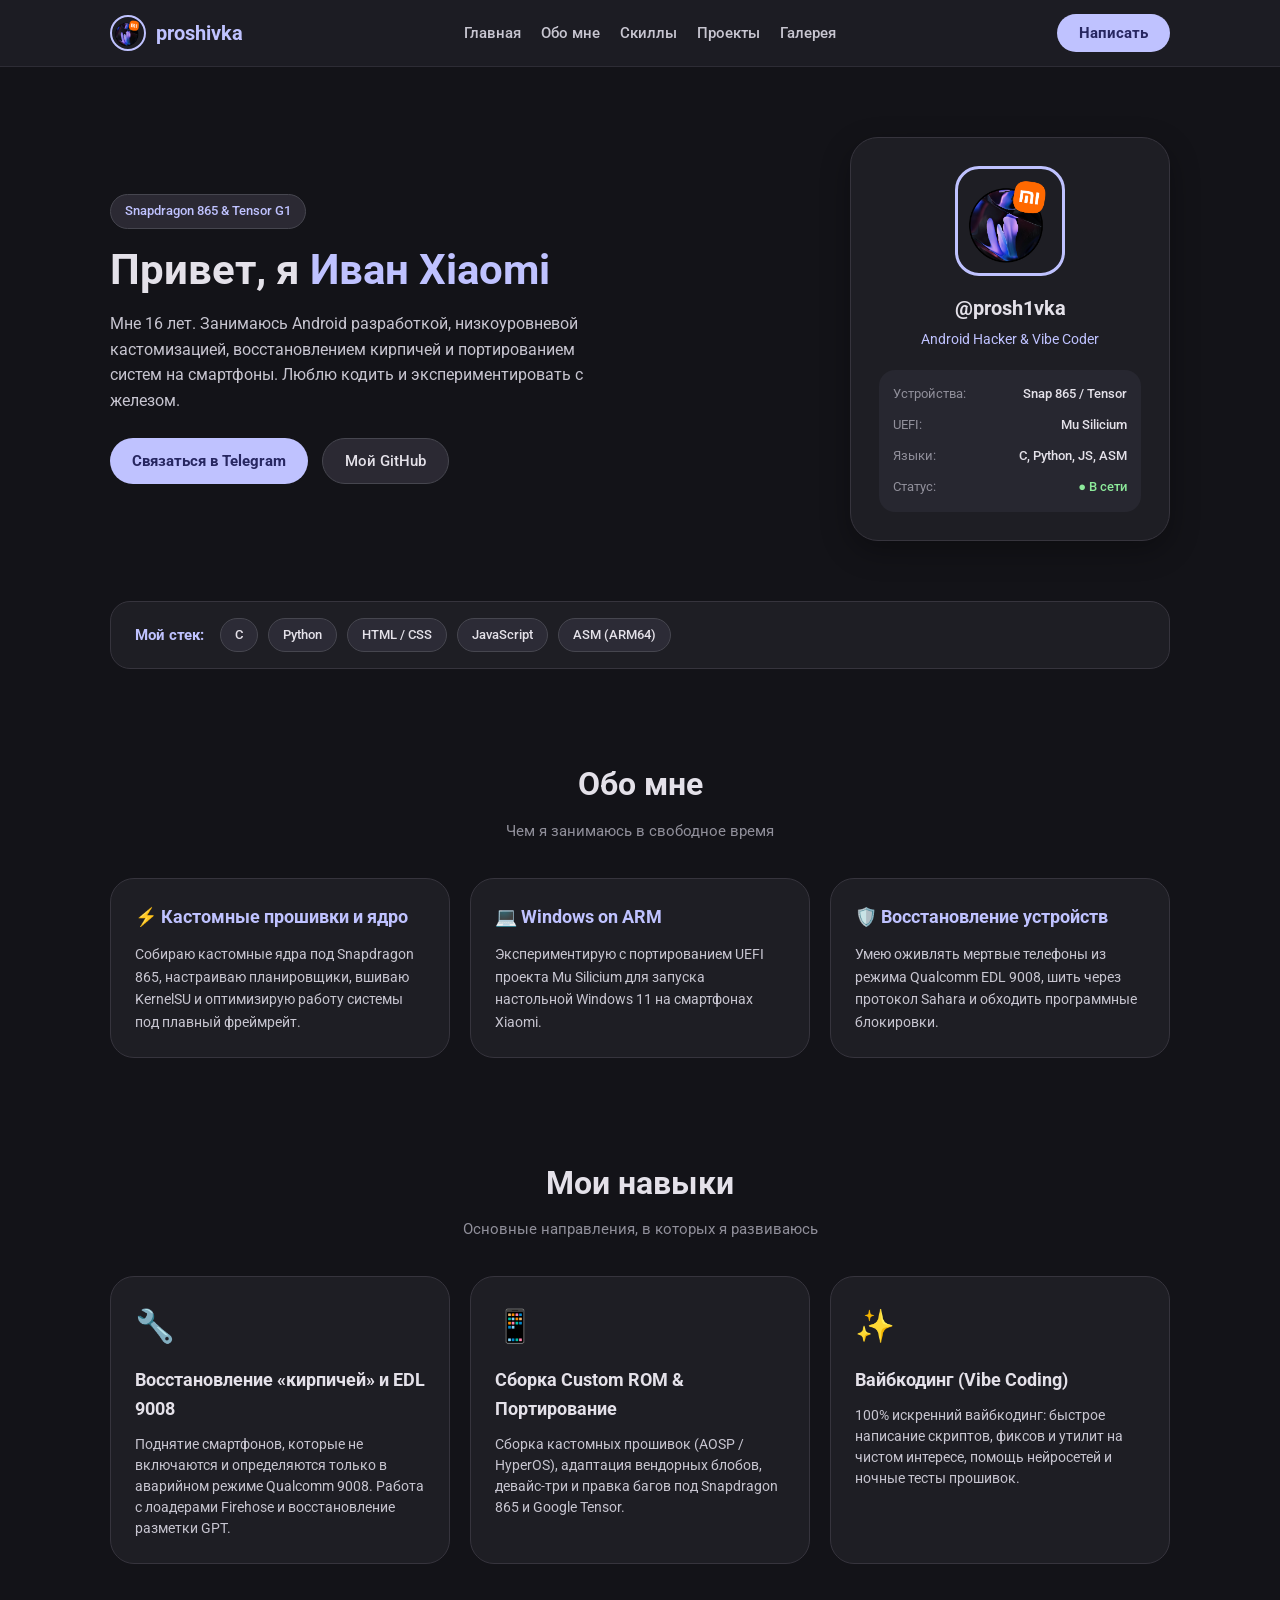
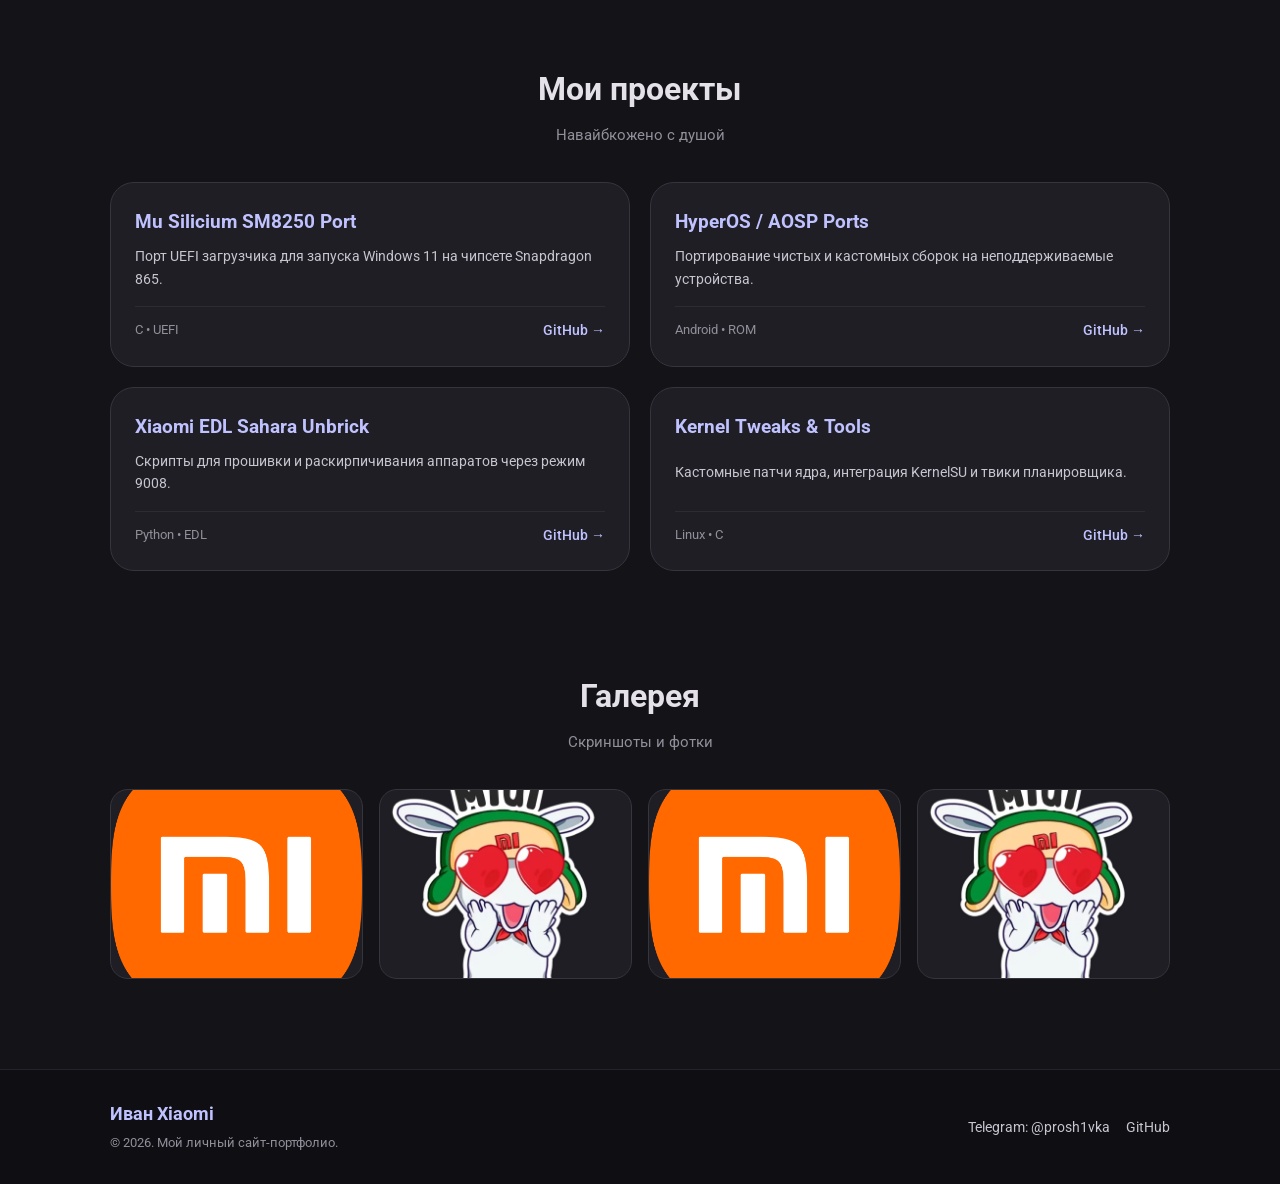
==== index.html @ cd4feb57 "Simplify code structure for school lesson: clean readable HTML/CSS/JS in M3 purple style" ====
<!DOCTYPE html>
<html lang="ru">
<head>
    <meta charset="UTF-8">
    <meta name="viewport" content="width=device-width, initial-scale=1.0">
    <title>proshivka — Иван Xiaomi</title>
    <link rel="icon" href="favicon.png" type="image/png">
    
    <!-- Шрифты Google (Roboto и Google Sans) -->
    <link rel="preconnect" href="https://fonts.googleapis.com">
    <link rel="preconnect" href="https://fonts.gstatic.com" crossorigin>
    <link href="https://fonts.googleapis.com/css2?family=Roboto:wght@400;500;700&display=swap" rel="stylesheet">
    
    <!-- Стили -->
    <link rel="stylesheet" href="css/style.css">
</head>
<body>

    <!-- Шапка сайта -->
    <header class="header">
        <div class="container header_container">
            <div class="logo">
                <img src="shto.png" alt="Аватарка" class="logo_img">
                <span class="logo_text">proshivka</span>
            </div>
            
            <nav class="nav_menu" id="navMenu">
                <a href="#hero">Главная</a>
                <a href="#about">Обо мне</a>
                <a href="#skills">Скиллы</a>
                <a href="#projects">Проекты</a>
                <a href="#gallery">Галерея</a>
            </nav>

            <button class="btn btn_primary" id="openModalBtn">Написать</button>
        </div>
    </header>

    <main>
        <!-- Главный экран (Hero) -->
        <section class="hero" id="hero">
            <div class="container hero_container">
                <div class="hero_text">
                    <span class="badge">Snapdragon 865 & Tensor G1</span>
                    <h1>Привет, я <span class="purple_text">Иван Xiaomi</span></h1>
                    <p class="hero_desc">
                        Мне 16 лет. Занимаюсь Android разработкой, низкоуровневой кастомизацией, 
                        восстановлением кирпичей и портированием систем на смартфоны. Люблю кодить и экспериментировать с железом.
                    </p>
                    
                    <div class="hero_buttons">
                        <button class="btn btn_primary" id="heroContactBtn">Связаться в Telegram</button>
                        <a href="https://github.com/proshivka" target="_blank" class="btn btn_secondary">Мой GitHub</a>
                    </div>
                </div>

                <div class="hero_card">
                    <img src="shto.png" alt="Иван Xiaomi" class="avatar">
                    <h3>@prosh1vka</h3>
                    <p class="role">Android Hacker & Vibe Coder</p>
                    
                    <div class="info_grid">
                        <div class="info_item">
                            <span class="info_label">Устройства:</span>
                            <span class="info_value">Snap 865 / Tensor</span>
                        </div>
                        <div class="info_item">
                            <span class="info_label">UEFI:</span>
                            <span class="info_value">Mu Silicium</span>
                        </div>
                        <div class="info_item">
                            <span class="info_label">Языки:</span>
                            <span class="info_value">C, Python, JS, ASM</span>
                        </div>
                        <div class="info_item">
                            <span class="info_label">Статус:</span>
                            <span class="info_value online">● В сети</span>
                        </div>
                    </div>
                </div>
            </div>
        </section>

        <!-- Языки и стек -->
        <section class="stack_section">
            <div class="container">
                <div class="stack_box">
                    <span class="stack_title">Мой стек:</span>
                    <div class="stack_tags">
                        <span class="tag">C</span>
                        <span class="tag">Python</span>
                        <span class="tag">HTML / CSS</span>
                        <span class="tag">JavaScript</span>
                        <span class="tag">ASM (ARM64)</span>
                    </div>
                </div>
            </div>
        </section>

        <!-- Обо мне -->
        <section class="about" id="about">
            <div class="container">
                <div class="section_title">
                    <h2>Обо мне</h2>
                    <p>Чем я занимаюсь в свободное время</p>
                </div>

                <div class="about_grid">
                    <div class="card about_card">
                        <h3>⚡ Кастомные прошивки и ядро</h3>
                        <p>
                            Собираю кастомные ядра под Snapdragon 865, настраиваю планировщики, вшиваю KernelSU и оптимизирую работу системы под плавный фреймрейт.
                        </p>
                    </div>

                    <div class="card about_card">
                        <h3>💻 Windows on ARM</h3>
                        <p>
                            Экспериментирую с портированием UEFI проекта Mu Silicium для запуска настольной Windows 11 на смартфонах Xiaomi.
                        </p>
                    </div>

                    <div class="card about_card">
                        <h3>🛡️ Восстановление устройств</h3>
                        <p>
                            Умею оживлять мертвые телефоны из режима Qualcomm EDL 9008, шить через протокол Sahara и обходить программные блокировки.
                        </p>
                    </div>
                </div>
            </div>
        </section>

        <!-- Мои скиллы (3 колонки без процентов) -->
        <section class="skills" id="skills">
            <div class="container">
                <div class="section_title">
                    <h2>Мои навыки</h2>
                    <p>Основные направления, в которых я развиваюсь</p>
                </div>

                <div class="skills_grid">
                    <div class="card skill_card">
                        <div class="skill_icon">🔧</div>
                        <h3>Восстановление «кирпичей» и EDL 9008</h3>
                        <p>
                            Поднятие смартфонов, которые не включаются и определяются только в аварийном режиме Qualcomm 9008. Работа с лоадерами Firehose и восстановление разметки GPT.
                        </p>
                    </div>

                    <div class="card skill_card">
                        <div class="skill_icon">📱</div>
                        <h3>Сборка Custom ROM & Портирование</h3>
                        <p>
                            Сборка кастомных прошивок (AOSP / HyperOS), адаптация вендорных блобов, девайс-три и правка багов под Snapdragon 865 и Google Tensor.
                        </p>
                    </div>

                    <div class="card skill_card">
                        <div class="skill_icon">✨</div>
                        <h3>Вайбкодинг (Vibe Coding)</h3>
                        <p>
                            100% искренний вайбкодинг: быстрое написание скриптов, фиксов и утилит на чистом интересе, помощь нейросетей и ночные тесты прошивок.
                        </p>
                    </div>
                </div>
            </div>
        </section>

        <!-- Проекты -->
        <section class="projects" id="projects">
            <div class="container">
                <div class="section_title">
                    <h2>Мои проекты</h2>
                    <p>Навайбкожено с душой</p>
                </div>

                <div class="projects_grid">
                    <div class="card project_card">
                        <h3>Mu Silicium SM8250 Port</h3>
                        <p>Порт UEFI загрузчика для запуска Windows 11 на чипсете Snapdragon 865.</p>
                        <div class="project_footer">
                            <span class="project_tag">C • UEFI</span>
                            <a href="https://github.com/proshivka" target="_blank" class="link">GitHub &rarr;</a>
                        </div>
                    </div>

                    <div class="card project_card">
                        <h3>HyperOS / AOSP Ports</h3>
                        <p>Портирование чистых и кастомных сборок на неподдерживаемые устройства.</p>
                        <div class="project_footer">
                            <span class="project_tag">Android • ROM</span>
                            <a href="https://github.com/proshivka" target="_blank" class="link">GitHub &rarr;</a>
                        </div>
                    </div>

                    <div class="card project_card">
                        <h3>Xiaomi EDL Sahara Unbrick</h3>
                        <p>Скрипты для прошивки и раскирпичивания аппаратов через режим 9008.</p>
                        <div class="project_footer">
                            <span class="project_tag">Python • EDL</span>
                            <a href="https://github.com/proshivka" target="_blank" class="link">GitHub &rarr;</a>
                        </div>
                    </div>

                    <div class="card project_card">
                        <h3>Kernel Tweaks & Tools</h3>
                        <p>Кастомные патчи ядра, интеграция KernelSU и твики планировщика.</p>
                        <div class="project_footer">
                            <span class="project_tag">Linux • C</span>
                            <a href="https://github.com/proshivka" target="_blank" class="link">GitHub &rarr;</a>
                        </div>
                    </div>
                </div>
            </div>
        </section>

        <!-- Галерея -->
        <section class="gallery" id="gallery">
            <div class="container">
                <div class="section_title">
                    <h2>Галерея</h2>
                    <p>Скриншоты и фотки</p>
                </div>

                <div class="gallery_grid">
                    <div class="gallery_item">
                        <img src="img/gallery1.png" alt="Скриншот 1">
                    </div>
                    <div class="gallery_item">
                        <img src="img/gallery2.png" alt="Скриншот 2">
                    </div>
                    <div class="gallery_item">
                        <img src="img/gallery1.png" alt="Скриншот 3">
                    </div>
                    <div class="gallery_item">
                        <img src="img/gallery2.png" alt="Скриншот 4">
                    </div>
                </div>
            </div>
        </section>
    </main>

    <!-- Подвал сайта -->
    <footer class="footer">
        <div class="container footer_container">
            <div class="footer_left">
                <h3>Иван Xiaomi</h3>
                <p>&copy; 2026. Мой личный сайт-портфолио.</p>
            </div>
            <div class="footer_right">
                <a href="https://t.me/prosh1vka" target="_blank" class="footer_link">Telegram: @prosh1vka</a>
                <a href="https://github.com/proshivka" target="_blank" class="footer_link">GitHub</a>
            </div>
        </div>
    </footer>

    <!-- Простое модальное окно обратной связи -->
    <div class="modal" id="contactModal">
        <div class="modal_content">
            <span class="close_btn" id="closeModalBtn">&times;</span>
            <h2>Написать мне</h2>
            <p class="modal_subtitle">Быстрее всего отвечаю в телеге:</p>
            
            <div class="tg_box">
                <strong>Telegram:</strong> @prosh1vka
                <button class="btn btn_small" id="copyBtn">Скопировать</button>
            </div>

            <form id="simpleForm">
                <input type="text" placeholder="Ваше имя" required class="input_field" id="userName">
                <textarea placeholder="Сообщение или вопрос..." rows="4" required class="input_field" id="userMsg"></textarea>
                <button type="submit" class="btn btn_primary" style="width: 100%;">Отправить в Telegram</button>
            </form>
        </div>
    </div>

    <!-- Простой скрипт -->
    <script src="js/myscript.js"></script>
</body>
</html>
---- css/style.css ----
/* ==========================================================================
   Стили сайта proshivka (Иван Xiaomi)
   Material 3 стиль: фиолетовая тема, аккуратные карточки и плавные кнопки
   ========================================================================== */

/* Общие сбросы и настройки страницы */
* {
    margin: 0;
    padding: 0;
    box-sizing: border-box;
}

body {
    background-color: #131318;
    color: #e4e1e9;
    font-family: 'Roboto', sans-serif;
    line-height: 1.6;
    scroll-behavior: smooth;
}

a {
    color: inherit;
    text-decoration: none;
}

img {
    max-width: 100%;
    display: block;
}

/* Ограничивающий контейнер по центру */
.container {
    width: 100%;
    max-width: 1100px;
    margin: 0 auto;
    padding: 0 20px;
}

/* ==========================================================================
   Шапка (Header)
   ========================================================================== */
.header {
    background-color: rgba(31, 31, 37, 0.9);
    position: sticky;
    top: 0;
    z-index: 100;
    border-bottom: 1px solid #2d2c35;
    padding: 14px 0;
}

.header_container {
    display: flex;
    justify-content: space-between;
    align-items: center;
}

.logo {
    display: flex;
    align-items: center;
    gap: 10px;
    font-weight: 700;
    font-size: 20px;
    color: #bfc2ff;
}

.logo_img {
    width: 36px;
    height: 36px;
    border-radius: 50%;
    border: 2px solid #bfc2ff;
}

.nav_menu {
    display: flex;
    gap: 20px;
}

.nav_menu a {
    color: #c7c5d0;
    font-size: 15px;
    font-weight: 500;
    transition: color 0.2s;
}

.nav_menu a:hover {
    color: #bfc2ff;
}

/* ==========================================================================
   Кнопки (Buttons)
   ========================================================================== */
.btn {
    border: none;
    outline: none;
    cursor: pointer;
    border-radius: 50px;
    font-family: inherit;
    font-weight: 500;
    font-size: 15px;
    padding: 10px 22px;
    transition: transform 0.2s, background-color 0.2s, box-shadow 0.2s;
    display: inline-block;
    text-align: center;
}

.btn:hover {
    transform: translateY(-2px);
}

.btn_primary {
    background-color: #bfc2ff;
    color: #272761;
    font-weight: 700;
}

.btn_primary:hover {
    background-color: #d8daff;
    box-shadow: 0 4px 14px rgba(191, 194, 255, 0.3);
}

.btn_secondary {
    background-color: #2b2933;
    color: #e4e1e9;
    border: 1px solid #46464f;
}

.btn_secondary:hover {
    background-color: #383642;
    border-color: #bfc2ff;
}

.btn_small {
    padding: 6px 14px;
    font-size: 13px;
    background-color: #bfc2ff;
    color: #272761;
}

/* ==========================================================================
   Главный экран (Hero)
   ========================================================================== */
.hero {
    padding: 70px 0 50px;
}

.hero_container {
    display: flex;
    justify-content: space-between;
    align-items: center;
    gap: 40px;
}

.hero_text {
    flex: 1;
}

.badge {
    background-color: #2b2933;
    color: #bfc2ff;
    border: 1px solid #46464f;
    padding: 6px 14px;
    border-radius: 50px;
    font-size: 13px;
    font-weight: 500;
    display: inline-block;
    margin-bottom: 16px;
}

.hero_text h1 {
    font-size: 42px;
    line-height: 1.2;
    margin-bottom: 16px;
}

.purple_text {
    color: #bfc2ff;
}

.hero_desc {
    color: #c7c5d0;
    font-size: 16px;
    margin-bottom: 24px;
    max-width: 520px;
}

.hero_buttons {
    display: flex;
    gap: 14px;
}

/* Карточка в Hero */
.hero_card {
    width: 320px;
    background-color: #1e1e24;
    border: 1px solid #36343d;
    border-radius: 28px;
    padding: 28px;
    text-align: center;
    box-shadow: 0 10px 30px rgba(0, 0, 0, 0.3);
}

.avatar {
    width: 110px;
    height: 110px;
    border-radius: 24px;
    margin: 0 auto 16px;
    border: 3px solid #bfc2ff;
}

.hero_card h3 {
    font-size: 20px;
    margin-bottom: 4px;
}

.role {
    font-size: 14px;
    color: #bfc2ff;
    margin-bottom: 20px;
}

.info_grid {
    display: grid;
    grid-template-columns: 1fr;
    gap: 10px;
    text-align: left;
    background-color: #272730;
    padding: 14px;
    border-radius: 16px;
}

.info_item {
    display: flex;
    justify-content: space-between;
    font-size: 13px;
}

.info_label {
    color: #908f9a;
}

.info_value {
    font-weight: 500;
    color: #e4e1e9;
}

.online {
    color: #8ce99a;
}

/* ==========================================================================
   Стек технологий (Stack Bar)
   ========================================================================== */
.stack_section {
    padding: 10px 0 40px;
}

.stack_box {
    background-color: #1e1e24;
    border: 1px solid #36343d;
    border-radius: 20px;
    padding: 16px 24px;
    display: flex;
    align-items: center;
    gap: 16px;
    flex-wrap: wrap;
}

.stack_title {
    font-weight: 700;
    font-size: 15px;
    color: #bfc2ff;
}

.stack_tags {
    display: flex;
    gap: 10px;
    flex-wrap: wrap;
}

.tag {
    background-color: #2c2b36;
    border: 1px solid #46464f;
    color: #e4e1e9;
    padding: 6px 14px;
    border-radius: 50px;
    font-size: 13px;
    font-weight: 500;
}

/* ==========================================================================
   Секции и карточки
   ========================================================================== */
section {
    padding: 50px 0;
}

.section_title {
    text-align: center;
    margin-bottom: 35px;
}

.section_title h2 {
    font-size: 32px;
    color: #e4e1e9;
    margin-bottom: 8px;
}

.section_title p {
    color: #908f9a;
    font-size: 15px;
}

/* Общий стиль карточки */
.card {
    background-color: #1e1e24;
    border: 1px solid #36343d;
    border-radius: 24px;
    padding: 24px;
    transition: transform 0.2s, border-color 0.2s;
}

.card:hover {
    transform: translateY(-4px);
    border-color: #bfc2ff;
}

/* Сетка Обо мне */
.about_grid {
    display: grid;
    grid-template-columns: repeat(3, 1fr);
    gap: 20px;
}

.about_card h3 {
    font-size: 18px;
    margin-bottom: 12px;
    color: #bfc2ff;
}

.about_card p {
    color: #c7c5d0;
    font-size: 14px;
}

/* Сетка Навыков (3 колонки) */
.skills_grid {
    display: grid;
    grid-template-columns: repeat(3, 1fr);
    gap: 20px;
}

.skill_card {
    display: flex;
    flex-direction: column;
}

.skill_icon {
    font-size: 32px;
    margin-bottom: 14px;
}

.skill_card h3 {
    font-size: 18px;
    margin-bottom: 10px;
    color: #e4e1e9;
}

.skill_card p {
    color: #c7c5d0;
    font-size: 14px;
    line-height: 1.5;
}

/* Сетка Проектов */
.projects_grid {
    display: grid;
    grid-template-columns: repeat(2, 1fr);
    gap: 20px;
}

.project_card {
    display: flex;
    flex-direction: column;
    justify-content: space-between;
}

.project_card h3 {
    font-size: 19px;
    margin-bottom: 8px;
    color: #bfc2ff;
}

.project_card p {
    color: #c7c5d0;
    font-size: 14px;
    margin-bottom: 16px;
}

.project_footer {
    display: flex;
    justify-content: space-between;
    align-items: center;
    border-top: 1px solid #2d2c35;
    padding-top: 12px;
}

.project_tag {
    font-size: 13px;
    color: #908f9a;
}

.link {
    color: #bfc2ff;
    font-weight: 500;
    font-size: 14px;
}

.link:hover {
    text-decoration: underline;
}

/* Галерея */
.gallery_grid {
    display: grid;
    grid-template-columns: repeat(4, 1fr);
    gap: 16px;
}

.gallery_item {
    border-radius: 18px;
    overflow: hidden;
    border: 1px solid #36343d;
    background-color: #1e1e24;
    aspect-ratio: 4/3;
}

.gallery_item img {
    width: 100%;
    height: 100%;
    object-fit: cover;
    transition: transform 0.3s;
}

.gallery_item:hover img {
    transform: scale(1.05);
}

/* ==========================================================================
   Подвал (Footer)
   ========================================================================== */
.footer {
    background-color: #0e0e13;
    border-top: 1px solid #24232c;
    padding: 30px 0;
    margin-top: 40px;
}

.footer_container {
    display: flex;
    justify-content: space-between;
    align-items: center;
}

.footer_left h3 {
    font-size: 18px;
    color: #bfc2ff;
    margin-bottom: 4px;
}

.footer_left p {
    color: #908f9a;
    font-size: 13px;
}

.footer_right {
    display: flex;
    gap: 16px;
}

.footer_link {
    font-size: 14px;
    color: #c7c5d0;
    transition: color 0.2s;
}

.footer_link:hover {
    color: #bfc2ff;
}

/* ==========================================================================
   Модальное окно (Простое всплывающее окно)
   ========================================================================== */
.modal {
    display: none; /* скрыто по умолчанию */
    position: fixed;
    top: 0;
    left: 0;
    width: 100%;
    height: 100%;
    background-color: rgba(0, 0, 0, 0.7);
    z-index: 1000;
    justify-content: center;
    align-items: center;
    padding: 20px;
}

.modal_content {
    background-color: #1e1e24;
    border: 1px solid #46464f;
    border-radius: 24px;
    width: 100%;
    max-width: 450px;
    padding: 28px;
    position: relative;
}

.close_btn {
    position: absolute;
    top: 16px;
    right: 20px;
    font-size: 26px;
    color: #908f9a;
    cursor: pointer;
}

.close_btn:hover {
    color: #fff;
}

.modal_content h2 {
    font-size: 22px;
    margin-bottom: 4px;
    color: #bfc2ff;
}

.modal_subtitle {
    font-size: 14px;
    color: #908f9a;
    margin-bottom: 16px;
}

.tg_box {
    background-color: #2b2933;
    border-radius: 14px;
    padding: 12px 16px;
    display: flex;
    justify-content: space-between;
    align-items: center;
    margin-bottom: 16px;
    font-size: 14px;
}

.input_field {
    width: 100%;
    background-color: #2b2933;
    border: 1px solid #46464f;
    border-radius: 12px;
    padding: 12px 14px;
    color: #fff;
    font-family: inherit;
    font-size: 14px;
    margin-bottom: 14px;
    outline: none;
}

.input_field:focus {
    border-color: #bfc2ff;
}

/* ==========================================================================
   Адаптивность под мобилки
   ========================================================================== */
@media (max-width: 768px) {
    .header_container {
        flex-direction: column;
        gap: 14px;
    }

    .hero_container {
        flex-direction: column;
        text-align: center;
    }

    .hero_buttons {
        justify-content: center;
    }

    .about_grid, .skills_grid, .projects_grid {
        grid-template-columns: 1fr;
    }

    .gallery_grid {
        grid-template-columns: 1fr 1fr;
    }

    .footer_container {
        flex-direction: column;
        gap: 14px;
        text-align: center;
    }
}
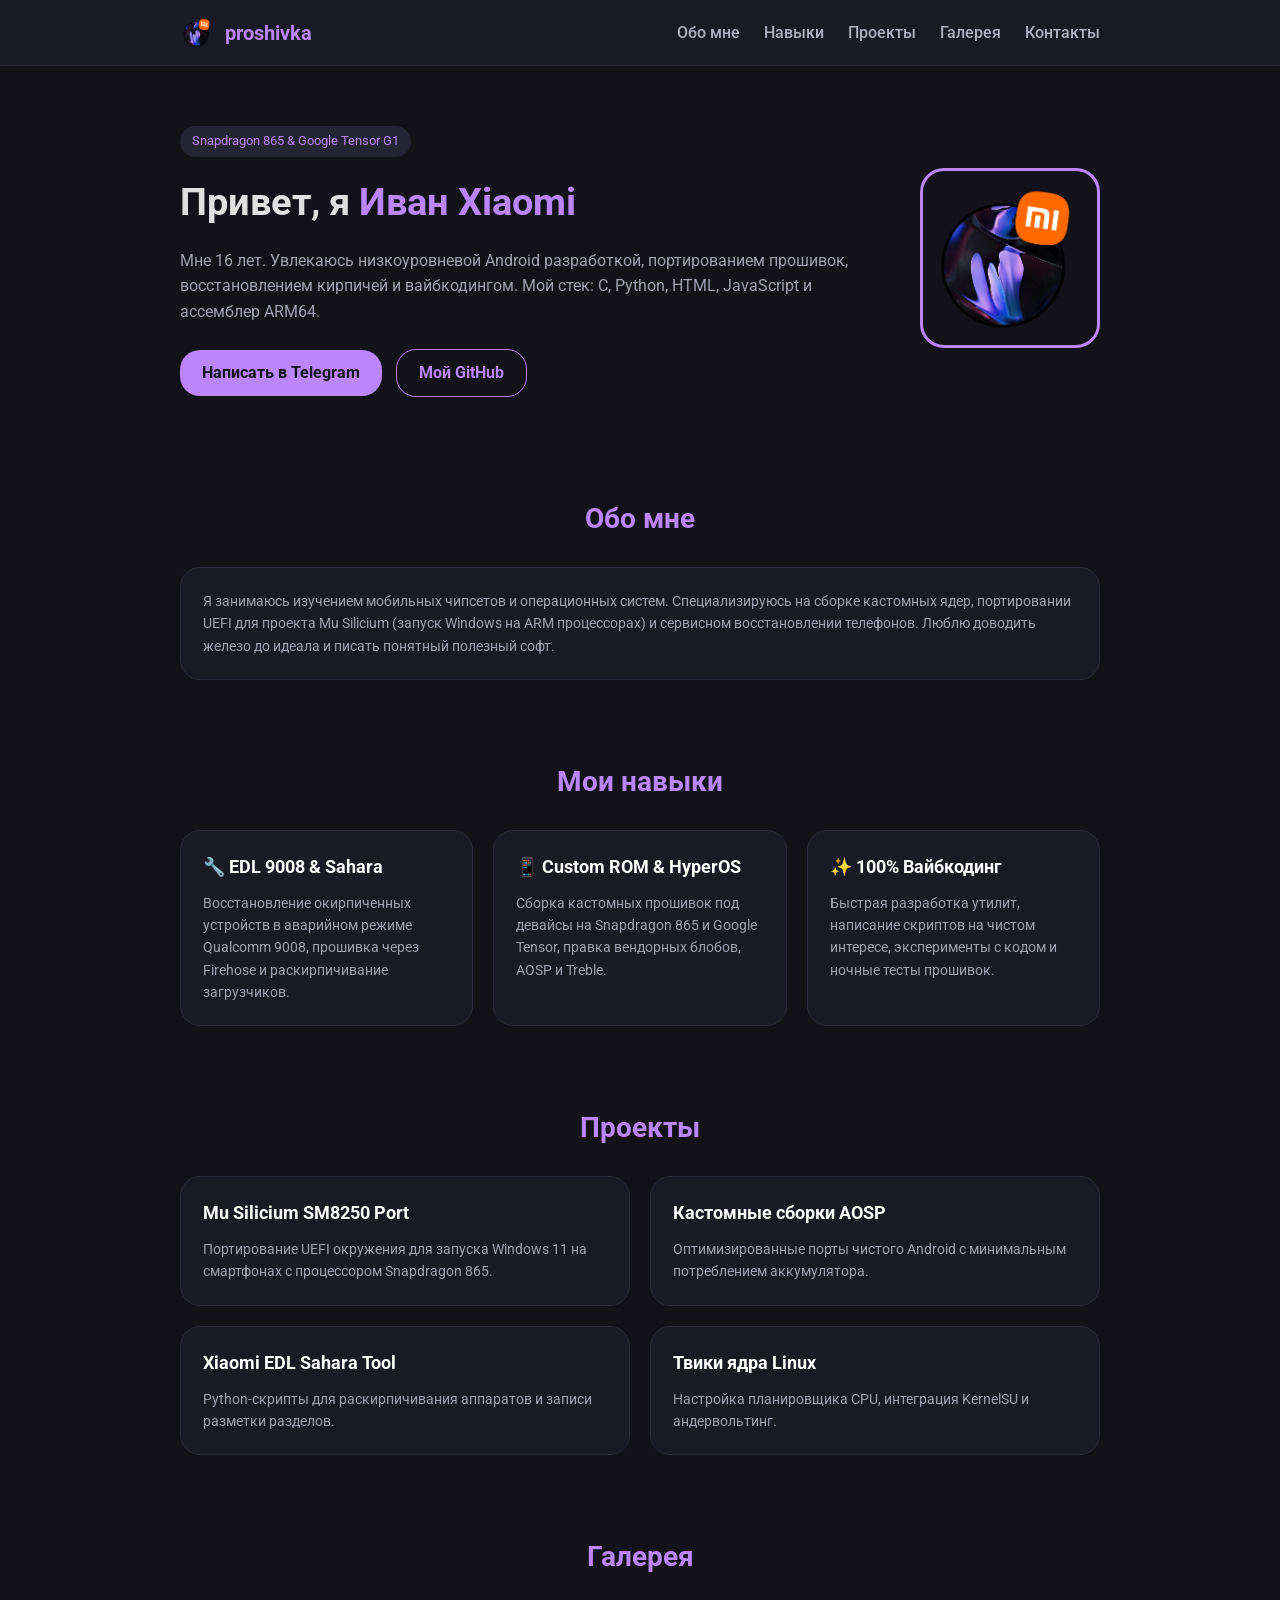
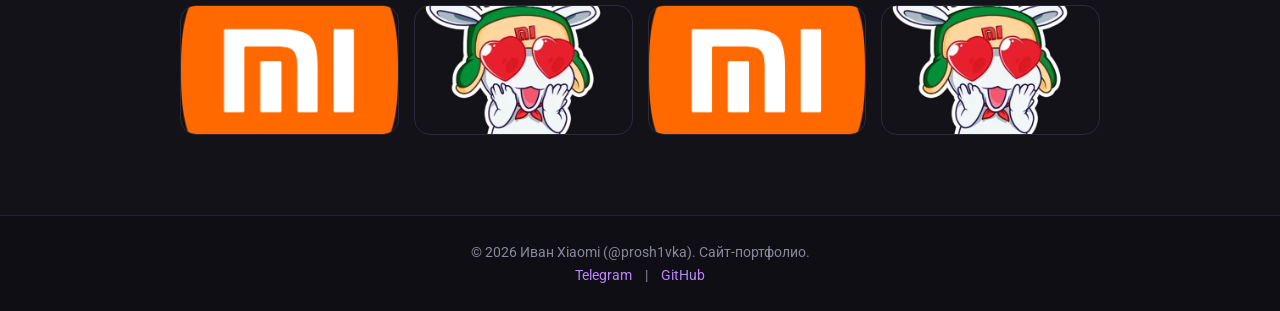
==== commit 7c574792: "Ultra-simple, clean school-friendly portfolio with purple aesthetic and rounded corners" ====
--- a/index.html
+++ b/index.html
@@ -3,278 +3,137 @@
 <head>
     <meta charset="UTF-8">
     <meta name="viewport" content="width=device-width, initial-scale=1.0">
-    <title>proshivka — Иван Xiaomi</title>
+    <title>Сайт-портфолио — proshivka</title>
     <link rel="icon" href="favicon.png" type="image/png">
     
-    <!-- Шрифты Google (Roboto и Google Sans) -->
-    <link rel="preconnect" href="https://fonts.googleapis.com">
-    <link rel="preconnect" href="https://fonts.gstatic.com" crossorigin>
+    <!-- Шрифт Roboto -->
     <link href="https://fonts.googleapis.com/css2?family=Roboto:wght@400;500;700&display=swap" rel="stylesheet">
-    
-    <!-- Стили -->
     <link rel="stylesheet" href="css/style.css">
 </head>
 <body>
 
-    <!-- Шапка сайта -->
-    <header class="header">
-        <div class="container header_container">
+    <!-- Шапка -->
+    <header>
+        <div class="container header_content">
             <div class="logo">
-                <img src="shto.png" alt="Аватарка" class="logo_img">
-                <span class="logo_text">proshivka</span>
+                <img src="shto.png" alt="Логотип">
+                <span>proshivka</span>
             </div>
-            
-            <nav class="nav_menu" id="navMenu">
-                <a href="#hero">Главная</a>
+            <nav>
                 <a href="#about">Обо мне</a>
-                <a href="#skills">Скиллы</a>
+                <a href="#skills">Навыки</a>
                 <a href="#projects">Проекты</a>
                 <a href="#gallery">Галерея</a>
+                <a href="https://t.me/prosh1vka" target="_blank">Контакты</a>
             </nav>
-
-            <button class="btn btn_primary" id="openModalBtn">Написать</button>
         </div>
     </header>
 
-    <main>
-        <!-- Главный экран (Hero) -->
-        <section class="hero" id="hero">
-            <div class="container hero_container">
-                <div class="hero_text">
-                    <span class="badge">Snapdragon 865 & Tensor G1</span>
-                    <h1>Привет, я <span class="purple_text">Иван Xiaomi</span></h1>
-                    <p class="hero_desc">
-                        Мне 16 лет. Занимаюсь Android разработкой, низкоуровневой кастомизацией, 
-                        восстановлением кирпичей и портированием систем на смартфоны. Люблю кодить и экспериментировать с железом.
-                    </p>
-                    
-                    <div class="hero_buttons">
-                        <button class="btn btn_primary" id="heroContactBtn">Связаться в Telegram</button>
-                        <a href="https://github.com/proshivka" target="_blank" class="btn btn_secondary">Мой GitHub</a>
-                    </div>
+    <div class="container">
+        <!-- Главный экран -->
+        <div class="hero">
+            <div class="hero_info">
+                <span class="badge">Snapdragon 865 & Google Tensor G1</span>
+                <h1>Привет, я <span class="purple">Иван Xiaomi</span></h1>
+                <p>
+                    Мне 16 лет. Увлекаюсь низкоуровневой Android разработкой, портированием прошивок, 
+                    восстановлением кирпичей и вайбкодингом. Мой стек: C, Python, HTML, JavaScript и ассемблер ARM64.
+                </p>
+                <div>
+                    <a href="https://t.me/prosh1vka" target="_blank" class="btn">Написать в Telegram</a>
+                    <a href="https://github.com/proshivka" target="_blank" class="btn btn_outline">Мой GitHub</a>
                 </div>
+            </div>
+            <div>
+                <img src="shto.png" alt="Аватарка" class="avatar">
+            </div>
+        </div>
 
-                <div class="hero_card">
-                    <img src="shto.png" alt="Иван Xiaomi" class="avatar">
-                    <h3>@prosh1vka</h3>
-                    <p class="role">Android Hacker & Vibe Coder</p>
-                    
-                    <div class="info_grid">
-                        <div class="info_item">
-                            <span class="info_label">Устройства:</span>
-                            <span class="info_value">Snap 865 / Tensor</span>
-                        </div>
-                        <div class="info_item">
-                            <span class="info_label">UEFI:</span>
-                            <span class="info_value">Mu Silicium</span>
-                        </div>
-                        <div class="info_item">
-                            <span class="info_label">Языки:</span>
-                            <span class="info_value">C, Python, JS, ASM</span>
-                        </div>
-                        <div class="info_item">
-                            <span class="info_label">Статус:</span>
-                            <span class="info_value online">● В сети</span>
-                        </div>
-                    </div>
-                </div>
+        <!-- Обо мне -->
+        <section id="about">
+            <h2>Обо мне</h2>
+            <div class="card">
+                <p>
+                    Я занимаюсь изучением мобильных чипсетов и операционных систем. Специализируюсь на сборке кастомных ядер, 
+                    портировании UEFI для проекта Mu Silicium (запуск Windows на ARM процессорах) и сервисном восстановлении телефонов.
+                    Люблю доводить железо до идеала и писать понятный полезный софт.
+                </p>
             </div>
         </section>
 
-        <!-- Языки и стек -->
-        <section class="stack_section">
-            <div class="container">
-                <div class="stack_box">
-                    <span class="stack_title">Мой стек:</span>
-                    <div class="stack_tags">
-                        <span class="tag">C</span>
-                        <span class="tag">Python</span>
-                        <span class="tag">HTML / CSS</span>
-                        <span class="tag">JavaScript</span>
-                        <span class="tag">ASM (ARM64)</span>
-                    </div>
-                </div>
-            </div>
-        </section>
-
-        <!-- Обо мне -->
-        <section class="about" id="about">
-            <div class="container">
-                <div class="section_title">
-                    <h2>Обо мне</h2>
-                    <p>Чем я занимаюсь в свободное время</p>
+        <!-- Навыки (3 колонки без процентов) -->
+        <section id="skills">
+            <h2>Мои навыки</h2>
+            <div class="grid_3">
+                <div class="card">
+                    <h3>🔧 EDL 9008 & Sahara</h3>
+                    <p>
+                        Восстановление окирпиченных устройств в аварийном режиме Qualcomm 9008, прошивка через Firehose и раскирпичивание загрузчиков.
+                    </p>
                 </div>
 
-                <div class="about_grid">
-                    <div class="card about_card">
-                        <h3>⚡ Кастомные прошивки и ядро</h3>
-                        <p>
-                            Собираю кастомные ядра под Snapdragon 865, настраиваю планировщики, вшиваю KernelSU и оптимизирую работу системы под плавный фреймрейт.
-                        </p>
-                    </div>
-
-                    <div class="card about_card">
-                        <h3>💻 Windows on ARM</h3>
-                        <p>
-                            Экспериментирую с портированием UEFI проекта Mu Silicium для запуска настольной Windows 11 на смартфонах Xiaomi.
-                        </p>
-                    </div>
-
-                    <div class="card about_card">
-                        <h3>🛡️ Восстановление устройств</h3>
-                        <p>
-                            Умею оживлять мертвые телефоны из режима Qualcomm EDL 9008, шить через протокол Sahara и обходить программные блокировки.
-                        </p>
-                    </div>
-                </div>
-            </div>
-        </section>
-
-        <!-- Мои скиллы (3 колонки без процентов) -->
-        <section class="skills" id="skills">
-            <div class="container">
-                <div class="section_title">
-                    <h2>Мои навыки</h2>
-                    <p>Основные направления, в которых я развиваюсь</p>
+                <div class="card">
+                    <h3>📱 Custom ROM & HyperOS</h3>
+                    <p>
+                        Сборка кастомных прошивок под девайсы на Snapdragon 865 и Google Tensor, правка вендорных блобов, AOSP и Treble.
+                    </p>
                 </div>
 
-                <div class="skills_grid">
-                    <div class="card skill_card">
-                        <div class="skill_icon">🔧</div>
-                        <h3>Восстановление «кирпичей» и EDL 9008</h3>
-                        <p>
-                            Поднятие смартфонов, которые не включаются и определяются только в аварийном режиме Qualcomm 9008. Работа с лоадерами Firehose и восстановление разметки GPT.
-                        </p>
-                    </div>
-
-                    <div class="card skill_card">
-                        <div class="skill_icon">📱</div>
-                        <h3>Сборка Custom ROM & Портирование</h3>
-                        <p>
-                            Сборка кастомных прошивок (AOSP / HyperOS), адаптация вендорных блобов, девайс-три и правка багов под Snapdragon 865 и Google Tensor.
-                        </p>
-                    </div>
-
-                    <div class="card skill_card">
-                        <div class="skill_icon">✨</div>
-                        <h3>Вайбкодинг (Vibe Coding)</h3>
-                        <p>
-                            100% искренний вайбкодинг: быстрое написание скриптов, фиксов и утилит на чистом интересе, помощь нейросетей и ночные тесты прошивок.
-                        </p>
-                    </div>
+                <div class="card">
+                    <h3>✨ 100% Вайбкодинг</h3>
+                    <p>
+                        Быстрая разработка утилит, написание скриптов на чистом интересе, эксперименты с кодом и ночные тесты прошивок.
+                    </p>
                 </div>
             </div>
         </section>
 
         <!-- Проекты -->
-        <section class="projects" id="projects">
-            <div class="container">
-                <div class="section_title">
-                    <h2>Мои проекты</h2>
-                    <p>Навайбкожено с душой</p>
+        <section id="projects">
+            <h2>Проекты</h2>
+            <div class="grid_2">
+                <div class="card">
+                    <h3>Mu Silicium SM8250 Port</h3>
+                    <p>Портирование UEFI окружения для запуска Windows 11 на смартфонах с процессором Snapdragon 865.</p>
                 </div>
 
-                <div class="projects_grid">
-                    <div class="card project_card">
-                        <h3>Mu Silicium SM8250 Port</h3>
-                        <p>Порт UEFI загрузчика для запуска Windows 11 на чипсете Snapdragon 865.</p>
-                        <div class="project_footer">
-                            <span class="project_tag">C • UEFI</span>
-                            <a href="https://github.com/proshivka" target="_blank" class="link">GitHub &rarr;</a>
-                        </div>
-                    </div>
+                <div class="card">
+                    <h3>Кастомные сборки AOSP</h3>
+                    <p>Оптимизированные порты чистого Android с минимальным потреблением аккумулятора.</p>
+                </div>
 
-                    <div class="card project_card">
-                        <h3>HyperOS / AOSP Ports</h3>
-                        <p>Портирование чистых и кастомных сборок на неподдерживаемые устройства.</p>
-                        <div class="project_footer">
-                            <span class="project_tag">Android • ROM</span>
-                            <a href="https://github.com/proshivka" target="_blank" class="link">GitHub &rarr;</a>
-                        </div>
-                    </div>
+                <div class="card">
+                    <h3>Xiaomi EDL Sahara Tool</h3>
+                    <p>Python-скрипты для раскирпичивания аппаратов и записи разметки разделов.</p>
+                </div>
 
-                    <div class="card project_card">
-                        <h3>Xiaomi EDL Sahara Unbrick</h3>
-                        <p>Скрипты для прошивки и раскирпичивания аппаратов через режим 9008.</p>
-                        <div class="project_footer">
-                            <span class="project_tag">Python • EDL</span>
-                            <a href="https://github.com/proshivka" target="_blank" class="link">GitHub &rarr;</a>
-                        </div>
-                    </div>
-
-                    <div class="card project_card">
-                        <h3>Kernel Tweaks & Tools</h3>
-                        <p>Кастомные патчи ядра, интеграция KernelSU и твики планировщика.</p>
-                        <div class="project_footer">
-                            <span class="project_tag">Linux • C</span>
-                            <a href="https://github.com/proshivka" target="_blank" class="link">GitHub &rarr;</a>
-                        </div>
-                    </div>
+                <div class="card">
+                    <h3>Твики ядра Linux</h3>
+                    <p>Настройка планировщика CPU, интеграция KernelSU и андервольтинг.</p>
                 </div>
             </div>
         </section>
 
         <!-- Галерея -->
-        <section class="gallery" id="gallery">
-            <div class="container">
-                <div class="section_title">
-                    <h2>Галерея</h2>
-                    <p>Скриншоты и фотки</p>
-                </div>
-
-                <div class="gallery_grid">
-                    <div class="gallery_item">
-                        <img src="img/gallery1.png" alt="Скриншот 1">
-                    </div>
-                    <div class="gallery_item">
-                        <img src="img/gallery2.png" alt="Скриншот 2">
-                    </div>
-                    <div class="gallery_item">
-                        <img src="img/gallery1.png" alt="Скриншот 3">
-                    </div>
-                    <div class="gallery_item">
-                        <img src="img/gallery2.png" alt="Скриншот 4">
-                    </div>
-                </div>
+        <section id="gallery">
+            <h2>Галерея</h2>
+            <div class="gallery_grid">
+                <img src="img/gallery1.png" alt="Скриншот 1">
+                <img src="img/gallery2.png" alt="Скриншот 2">
+                <img src="img/gallery1.png" alt="Скриншот 3">
+                <img src="img/gallery2.png" alt="Скриншот 4">
             </div>
         </section>
-    </main>
+    </div>
 
-    <!-- Подвал сайта -->
-    <footer class="footer">
-        <div class="container footer_container">
-            <div class="footer_left">
-                <h3>Иван Xiaomi</h3>
-                <p>&copy; 2026. Мой личный сайт-портфолио.</p>
-            </div>
-            <div class="footer_right">
-                <a href="https://t.me/prosh1vka" target="_blank" class="footer_link">Telegram: @prosh1vka</a>
-                <a href="https://github.com/proshivka" target="_blank" class="footer_link">GitHub</a>
-            </div>
-        </div>
+    <!-- Подвал -->
+    <footer>
+        <p>&copy; 2026 Иван Xiaomi (@prosh1vka). Сайт-портфолио.</p>
+        <p>
+            <a href="https://t.me/prosh1vka" target="_blank">Telegram</a> |
+            <a href="https://github.com/proshivka" target="_blank">GitHub</a>
+        </p>
     </footer>
 
-    <!-- Простое модальное окно обратной связи -->
-    <div class="modal" id="contactModal">
-        <div class="modal_content">
-            <span class="close_btn" id="closeModalBtn">&times;</span>
-            <h2>Написать мне</h2>
-            <p class="modal_subtitle">Быстрее всего отвечаю в телеге:</p>
-            
-            <div class="tg_box">
-                <strong>Telegram:</strong> @prosh1vka
-                <button class="btn btn_small" id="copyBtn">Скопировать</button>
-            </div>
-
-            <form id="simpleForm">
-                <input type="text" placeholder="Ваше имя" required class="input_field" id="userName">
-                <textarea placeholder="Сообщение или вопрос..." rows="4" required class="input_field" id="userMsg"></textarea>
-                <button type="submit" class="btn btn_primary" style="width: 100%;">Отправить в Telegram</button>
-            </form>
-        </div>
-    </div>
-
-    <!-- Простой скрипт -->
-    <script src="js/myscript.js"></script>
 </body>
 </html>
--- a/css/style.css
+++ b/css/style.css
@@ -1,9 +1,5 @@
-/* ==========================================================================
-   Стили сайта proshivka (Иван Xiaomi)
-   Material 3 стиль: фиолетовая тема, аккуратные карточки и плавные кнопки
-   ========================================================================== */
-
-/* Общие сбросы и настройки страницы */
+/* Простые и понятные стили для сайта */
+
 * {
     margin: 0;
     padding: 0;
@@ -11,11 +7,10 @@
 }
 
 body {
-    background-color: #131318;
-    color: #e4e1e9;
+    background-color: #121218;
+    color: #e0e0e0;
     font-family: 'Roboto', sans-serif;
     line-height: 1.6;
-    scroll-behavior: smooth;
 }
 
 a {
@@ -23,32 +18,23 @@
     text-decoration: none;
 }
 
-img {
-    max-width: 100%;
-    display: block;
-}
-
-/* Ограничивающий контейнер по центру */
 .container {
-    width: 100%;
-    max-width: 1100px;
+    max-width: 960px;
     margin: 0 auto;
     padding: 0 20px;
 }
 
-/* ==========================================================================
-   Шапка (Header)
-   ========================================================================== */
-.header {
-    background-color: rgba(31, 31, 37, 0.9);
+/* Шапка сайта */
+header {
+    background-color: #1a1a24;
+    padding: 15px 0;
+    border-bottom: 1px solid #282836;
     position: sticky;
     top: 0;
-    z-index: 100;
-    border-bottom: 1px solid #2d2c35;
-    padding: 14px 0;
-}
-
-.header_container {
+    z-index: 10;
+}
+
+.header_content {
     display: flex;
     justify-content: space-between;
     align-items: center;
@@ -58,544 +44,198 @@
     display: flex;
     align-items: center;
     gap: 10px;
+    font-size: 20px;
     font-weight: 700;
-    font-size: 20px;
-    color: #bfc2ff;
-}
-
-.logo_img {
-    width: 36px;
-    height: 36px;
+    color: #bb86fc;
+}
+
+.logo img {
+    width: 35px;
+    height: 35px;
     border-radius: 50%;
-    border: 2px solid #bfc2ff;
-}
-
-.nav_menu {
+}
+
+nav a {
+    margin-left: 20px;
+    color: #b0b0c0;
+    font-weight: 500;
+    transition: 0.2s;
+}
+
+nav a:hover {
+    color: #bb86fc;
+}
+
+/* Главный блок (Hero) */
+.hero {
+    padding: 60px 0;
     display: flex;
-    gap: 20px;
-}
-
-.nav_menu a {
-    color: #c7c5d0;
-    font-size: 15px;
-    font-weight: 500;
-    transition: color 0.2s;
-}
-
-.nav_menu a:hover {
-    color: #bfc2ff;
-}
-
-/* ==========================================================================
-   Кнопки (Buttons)
-   ========================================================================== */
-.btn {
-    border: none;
-    outline: none;
-    cursor: pointer;
-    border-radius: 50px;
-    font-family: inherit;
-    font-weight: 500;
-    font-size: 15px;
-    padding: 10px 22px;
-    transition: transform 0.2s, background-color 0.2s, box-shadow 0.2s;
-    display: inline-block;
-    text-align: center;
-}
-
-.btn:hover {
-    transform: translateY(-2px);
-}
-
-.btn_primary {
-    background-color: #bfc2ff;
-    color: #272761;
-    font-weight: 700;
-}
-
-.btn_primary:hover {
-    background-color: #d8daff;
-    box-shadow: 0 4px 14px rgba(191, 194, 255, 0.3);
-}
-
-.btn_secondary {
-    background-color: #2b2933;
-    color: #e4e1e9;
-    border: 1px solid #46464f;
-}
-
-.btn_secondary:hover {
-    background-color: #383642;
-    border-color: #bfc2ff;
-}
-
-.btn_small {
-    padding: 6px 14px;
-    font-size: 13px;
-    background-color: #bfc2ff;
-    color: #272761;
-}
-
-/* ==========================================================================
-   Главный экран (Hero)
-   ========================================================================== */
-.hero {
-    padding: 70px 0 50px;
-}
-
-.hero_container {
-    display: flex;
-    justify-content: space-between;
     align-items: center;
     gap: 40px;
 }
 
-.hero_text {
+.hero_info {
     flex: 1;
 }
 
 .badge {
-    background-color: #2b2933;
-    color: #bfc2ff;
-    border: 1px solid #46464f;
-    padding: 6px 14px;
-    border-radius: 50px;
+    background-color: #242432;
+    color: #bb86fc;
+    padding: 5px 12px;
+    border-radius: 20px;
     font-size: 13px;
-    font-weight: 500;
     display: inline-block;
-    margin-bottom: 16px;
-}
-
-.hero_text h1 {
-    font-size: 42px;
-    line-height: 1.2;
-    margin-bottom: 16px;
-}
-
-.purple_text {
-    color: #bfc2ff;
-}
-
-.hero_desc {
-    color: #c7c5d0;
+    margin-bottom: 15px;
+}
+
+.hero_info h1 {
+    font-size: 38px;
+    margin-bottom: 15px;
+}
+
+.purple {
+    color: #bb86fc;
+}
+
+.hero_info p {
+    color: #a0a0b0;
     font-size: 16px;
-    margin-bottom: 24px;
-    max-width: 520px;
-}
-
-.hero_buttons {
-    display: flex;
-    gap: 14px;
-}
-
-/* Карточка в Hero */
-.hero_card {
-    width: 320px;
-    background-color: #1e1e24;
-    border: 1px solid #36343d;
-    border-radius: 28px;
-    padding: 28px;
+    margin-bottom: 25px;
+}
+
+.avatar {
+    width: 180px;
+    height: 180px;
+    border-radius: 24px;
+    border: 3px solid #bb86fc;
+    object-fit: cover;
+}
+
+/* Кнопки */
+.btn {
+    display: inline-block;
+    background-color: #bb86fc;
+    color: #121218;
+    padding: 10px 22px;
+    border-radius: 20px;
+    font-weight: 700;
+    transition: 0.2s;
+}
+
+.btn:hover {
+    background-color: #d7b7fd;
+    transform: translateY(-2px);
+}
+
+.btn_outline {
+    background-color: transparent;
+    color: #bb86fc;
+    border: 1px solid #bb86fc;
+    margin-left: 10px;
+}
+
+.btn_outline:hover {
+    background-color: #242432;
+}
+
+/* Секции и заголовки */
+section {
+    padding: 40px 0;
+}
+
+h2 {
+    font-size: 28px;
+    margin-bottom: 25px;
     text-align: center;
-    box-shadow: 0 10px 30px rgba(0, 0, 0, 0.3);
-}
-
-.avatar {
-    width: 110px;
-    height: 110px;
-    border-radius: 24px;
-    margin: 0 auto 16px;
-    border: 3px solid #bfc2ff;
-}
-
-.hero_card h3 {
-    font-size: 20px;
-    margin-bottom: 4px;
-}
-
-.role {
+    color: #bb86fc;
+}
+
+/* Карточки со скруглением */
+.card {
+    background-color: #1a1a24;
+    border: 1px solid #2a2a3a;
+    border-radius: 20px;
+    padding: 22px;
+    transition: 0.2s;
+}
+
+.card:hover {
+    border-color: #bb86fc;
+    transform: translateY(-3px);
+}
+
+.card h3 {
+    margin-bottom: 10px;
+    font-size: 18px;
+    color: #fff;
+}
+
+.card p {
+    color: #a0a0b0;
     font-size: 14px;
-    color: #bfc2ff;
-    margin-bottom: 20px;
-}
-
-.info_grid {
-    display: grid;
-    grid-template-columns: 1fr;
-    gap: 10px;
-    text-align: left;
-    background-color: #272730;
-    padding: 14px;
-    border-radius: 16px;
-}
-
-.info_item {
-    display: flex;
-    justify-content: space-between;
-    font-size: 13px;
-}
-
-.info_label {
-    color: #908f9a;
-}
-
-.info_value {
-    font-weight: 500;
-    color: #e4e1e9;
-}
-
-.online {
-    color: #8ce99a;
-}
-
-/* ==========================================================================
-   Стек технологий (Stack Bar)
-   ========================================================================== */
-.stack_section {
-    padding: 10px 0 40px;
-}
-
-.stack_box {
-    background-color: #1e1e24;
-    border: 1px solid #36343d;
-    border-radius: 20px;
-    padding: 16px 24px;
-    display: flex;
-    align-items: center;
-    gap: 16px;
-    flex-wrap: wrap;
-}
-
-.stack_title {
-    font-weight: 700;
-    font-size: 15px;
-    color: #bfc2ff;
-}
-
-.stack_tags {
-    display: flex;
-    gap: 10px;
-    flex-wrap: wrap;
-}
-
-.tag {
-    background-color: #2c2b36;
-    border: 1px solid #46464f;
-    color: #e4e1e9;
-    padding: 6px 14px;
-    border-radius: 50px;
-    font-size: 13px;
-    font-weight: 500;
-}
-
-/* ==========================================================================
-   Секции и карточки
-   ========================================================================== */
-section {
-    padding: 50px 0;
-}
-
-.section_title {
-    text-align: center;
-    margin-bottom: 35px;
-}
-
-.section_title h2 {
-    font-size: 32px;
-    color: #e4e1e9;
-    margin-bottom: 8px;
-}
-
-.section_title p {
-    color: #908f9a;
-    font-size: 15px;
-}
-
-/* Общий стиль карточки */
-.card {
-    background-color: #1e1e24;
-    border: 1px solid #36343d;
-    border-radius: 24px;
-    padding: 24px;
-    transition: transform 0.2s, border-color 0.2s;
-}
-
-.card:hover {
-    transform: translateY(-4px);
-    border-color: #bfc2ff;
-}
-
-/* Сетка Обо мне */
-.about_grid {
+}
+
+/* Сетки */
+.grid_3 {
     display: grid;
     grid-template-columns: repeat(3, 1fr);
     gap: 20px;
 }
 
-.about_card h3 {
-    font-size: 18px;
-    margin-bottom: 12px;
-    color: #bfc2ff;
-}
-
-.about_card p {
-    color: #c7c5d0;
-    font-size: 14px;
-}
-
-/* Сетка Навыков (3 колонки) */
-.skills_grid {
-    display: grid;
-    grid-template-columns: repeat(3, 1fr);
-    gap: 20px;
-}
-
-.skill_card {
-    display: flex;
-    flex-direction: column;
-}
-
-.skill_icon {
-    font-size: 32px;
-    margin-bottom: 14px;
-}
-
-.skill_card h3 {
-    font-size: 18px;
-    margin-bottom: 10px;
-    color: #e4e1e9;
-}
-
-.skill_card p {
-    color: #c7c5d0;
-    font-size: 14px;
-    line-height: 1.5;
-}
-
-/* Сетка Проектов */
-.projects_grid {
+.grid_2 {
     display: grid;
     grid-template-columns: repeat(2, 1fr);
     gap: 20px;
-}
-
-.project_card {
-    display: flex;
-    flex-direction: column;
-    justify-content: space-between;
-}
-
-.project_card h3 {
-    font-size: 19px;
-    margin-bottom: 8px;
-    color: #bfc2ff;
-}
-
-.project_card p {
-    color: #c7c5d0;
-    font-size: 14px;
-    margin-bottom: 16px;
-}
-
-.project_footer {
-    display: flex;
-    justify-content: space-between;
-    align-items: center;
-    border-top: 1px solid #2d2c35;
-    padding-top: 12px;
-}
-
-.project_tag {
-    font-size: 13px;
-    color: #908f9a;
-}
-
-.link {
-    color: #bfc2ff;
-    font-weight: 500;
-    font-size: 14px;
-}
-
-.link:hover {
-    text-decoration: underline;
 }
 
 /* Галерея */
 .gallery_grid {
     display: grid;
     grid-template-columns: repeat(4, 1fr);
-    gap: 16px;
-}
-
-.gallery_item {
-    border-radius: 18px;
-    overflow: hidden;
-    border: 1px solid #36343d;
-    background-color: #1e1e24;
-    aspect-ratio: 4/3;
-}
-
-.gallery_item img {
+    gap: 15px;
+}
+
+.gallery_grid img {
     width: 100%;
-    height: 100%;
+    height: 130px;
     object-fit: cover;
-    transition: transform 0.3s;
-}
-
-.gallery_item:hover img {
-    transform: scale(1.05);
-}
-
-/* ==========================================================================
-   Подвал (Footer)
-   ========================================================================== */
-.footer {
-    background-color: #0e0e13;
-    border-top: 1px solid #24232c;
-    padding: 30px 0;
+    border-radius: 16px;
+    border: 1px solid #2a2a3a;
+    transition: 0.2s;
+}
+
+.gallery_grid img:hover {
+    transform: scale(1.04);
+}
+
+/* Подвал */
+footer {
+    background-color: #0e0e14;
+    padding: 25px 0;
     margin-top: 40px;
-}
-
-.footer_container {
-    display: flex;
-    justify-content: space-between;
-    align-items: center;
-}
-
-.footer_left h3 {
-    font-size: 18px;
-    color: #bfc2ff;
-    margin-bottom: 4px;
-}
-
-.footer_left p {
-    color: #908f9a;
-    font-size: 13px;
-}
-
-.footer_right {
-    display: flex;
-    gap: 16px;
-}
-
-.footer_link {
+    border-top: 1px solid #242432;
+    text-align: center;
+    color: #888899;
     font-size: 14px;
-    color: #c7c5d0;
-    transition: color 0.2s;
-}
-
-.footer_link:hover {
-    color: #bfc2ff;
-}
-
-/* ==========================================================================
-   Модальное окно (Простое всплывающее окно)
-   ========================================================================== */
-.modal {
-    display: none; /* скрыто по умолчанию */
-    position: fixed;
-    top: 0;
-    left: 0;
-    width: 100%;
-    height: 100%;
-    background-color: rgba(0, 0, 0, 0.7);
-    z-index: 1000;
-    justify-content: center;
-    align-items: center;
-    padding: 20px;
-}
-
-.modal_content {
-    background-color: #1e1e24;
-    border: 1px solid #46464f;
-    border-radius: 24px;
-    width: 100%;
-    max-width: 450px;
-    padding: 28px;
-    position: relative;
-}
-
-.close_btn {
-    position: absolute;
-    top: 16px;
-    right: 20px;
-    font-size: 26px;
-    color: #908f9a;
-    cursor: pointer;
-}
-
-.close_btn:hover {
-    color: #fff;
-}
-
-.modal_content h2 {
-    font-size: 22px;
-    margin-bottom: 4px;
-    color: #bfc2ff;
-}
-
-.modal_subtitle {
-    font-size: 14px;
-    color: #908f9a;
-    margin-bottom: 16px;
-}
-
-.tg_box {
-    background-color: #2b2933;
-    border-radius: 14px;
-    padding: 12px 16px;
-    display: flex;
-    justify-content: space-between;
-    align-items: center;
-    margin-bottom: 16px;
-    font-size: 14px;
-}
-
-.input_field {
-    width: 100%;
-    background-color: #2b2933;
-    border: 1px solid #46464f;
-    border-radius: 12px;
-    padding: 12px 14px;
-    color: #fff;
-    font-family: inherit;
-    font-size: 14px;
-    margin-bottom: 14px;
-    outline: none;
-}
-
-.input_field:focus {
-    border-color: #bfc2ff;
-}
-
-/* ==========================================================================
-   Адаптивность под мобилки
-   ========================================================================== */
+}
+
+footer a {
+    color: #bb86fc;
+    margin: 0 10px;
+}
+
+/* Адаптив для телефонов */
 @media (max-width: 768px) {
-    .header_container {
-        flex-direction: column;
-        gap: 14px;
-    }
-
-    .hero_container {
+    .hero {
         flex-direction: column;
         text-align: center;
     }
 
-    .hero_buttons {
-        justify-content: center;
-    }
-
-    .about_grid, .skills_grid, .projects_grid {
+    .grid_3, .grid_2, .gallery_grid {
         grid-template-columns: 1fr;
     }
 
-    .gallery_grid {
-        grid-template-columns: 1fr 1fr;
+    nav {
+        display: none;
     }
-
-    .footer_container {
-        flex-direction: column;
-        gap: 14px;
-        text-align: center;
-    }
-}
+}
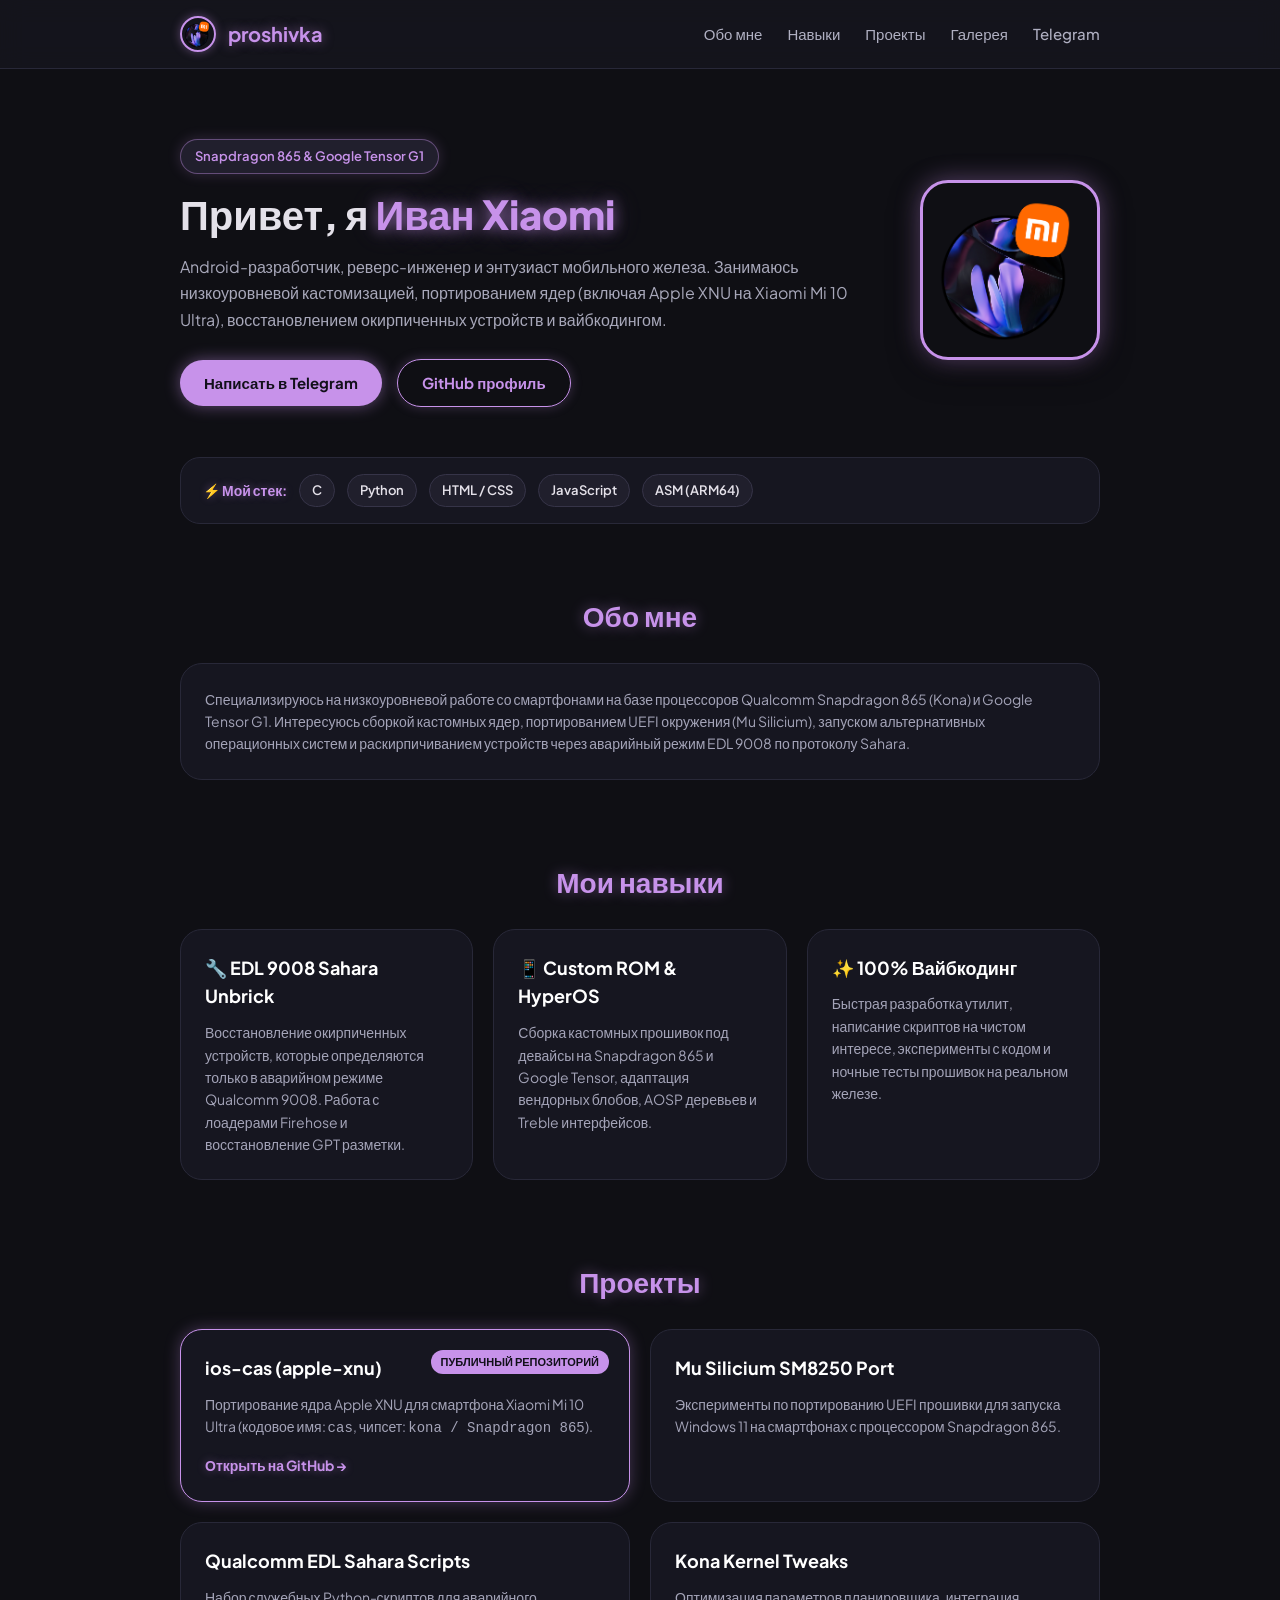
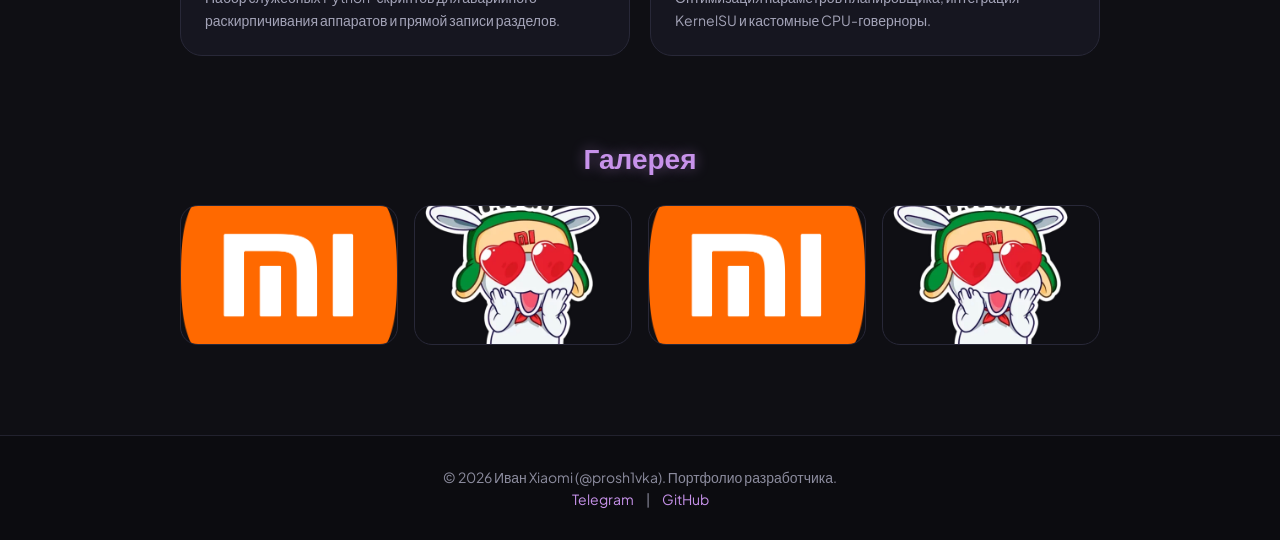
==== commit bfbd4ab8: "Update site: link real public repo ios-cas (apple-xnu), remove age, add subtle neon glow, use Google" ====
--- a/index.html
+++ b/index.html
@@ -3,16 +3,19 @@
 <head>
     <meta charset="UTF-8">
     <meta name="viewport" content="width=device-width, initial-scale=1.0">
-    <title>Сайт-портфолио — proshivka</title>
+    <title>proshivka — Иван Xiaomi</title>
     <link rel="icon" href="favicon.png" type="image/png">
     
-    <!-- Шрифт Roboto -->
-    <link href="https://fonts.googleapis.com/css2?family=Roboto:wght@400;500;700&display=swap" rel="stylesheet">
+    <!-- Google Sans Flex & Plus Jakarta Sans -->
+    <link rel="preconnect" href="https://fonts.googleapis.com">
+    <link rel="preconnect" href="https://fonts.gstatic.com" crossorigin>
+    <link href="https://fonts.googleapis.com/css2?family=Google+Sans+Flex:opsz,wght@1..144,400..800&family=Plus+Jakarta+Sans:wght@400;500;600;700;800&display=swap" rel="stylesheet">
+    
     <link rel="stylesheet" href="css/style.css">
 </head>
 <body>
 
-    <!-- Шапка -->
+    <!-- Шапка сайта -->
     <header>
         <div class="container header_content">
             <div class="logo">
@@ -24,7 +27,7 @@
                 <a href="#skills">Навыки</a>
                 <a href="#projects">Проекты</a>
                 <a href="#gallery">Галерея</a>
-                <a href="https://t.me/prosh1vka" target="_blank">Контакты</a>
+                <a href="https://t.me/prosh1vka" target="_blank">Telegram</a>
             </nav>
         </div>
     </header>
@@ -34,14 +37,14 @@
         <div class="hero">
             <div class="hero_info">
                 <span class="badge">Snapdragon 865 & Google Tensor G1</span>
-                <h1>Привет, я <span class="purple">Иван Xiaomi</span></h1>
+                <h1>Привет, я <span class="neon_text">Иван Xiaomi</span></h1>
                 <p>
-                    Мне 16 лет. Увлекаюсь низкоуровневой Android разработкой, портированием прошивок, 
-                    восстановлением кирпичей и вайбкодингом. Мой стек: C, Python, HTML, JavaScript и ассемблер ARM64.
+                    Android-разработчик, реверс-инженер и энтузиаст мобильного железа. Занимаюсь низкоуровневой кастомизацией, 
+                    портированием ядер (включая Apple XNU на Xiaomi Mi 10 Ultra), восстановлением окирпиченных устройств и вайбкодингом.
                 </p>
                 <div>
                     <a href="https://t.me/prosh1vka" target="_blank" class="btn">Написать в Telegram</a>
-                    <a href="https://github.com/proshivka" target="_blank" class="btn btn_outline">Мой GitHub</a>
+                    <a href="https://github.com/proshivka" target="_blank" class="btn btn_outline">GitHub профиль</a>
                 </div>
             </div>
             <div>
@@ -49,14 +52,24 @@
             </div>
         </div>
 
+        <!-- Полоса стека -->
+        <div class="stack_box">
+            <span class="stack_title">⚡ Мой стек:</span>
+            <span class="tag">C</span>
+            <span class="tag">Python</span>
+            <span class="tag">HTML / CSS</span>
+            <span class="tag">JavaScript</span>
+            <span class="tag">ASM (ARM64)</span>
+        </div>
+
         <!-- Обо мне -->
         <section id="about">
             <h2>Обо мне</h2>
             <div class="card">
                 <p>
-                    Я занимаюсь изучением мобильных чипсетов и операционных систем. Специализируюсь на сборке кастомных ядер, 
-                    портировании UEFI для проекта Mu Silicium (запуск Windows на ARM процессорах) и сервисном восстановлении телефонов.
-                    Люблю доводить железо до идеала и писать понятный полезный софт.
+                    Специализируюсь на низкоуровневой работе со смартфонами на базе процессоров Qualcomm Snapdragon 865 (Kona) и Google Tensor G1. 
+                    Интересуюсь сборкой кастомных ядер, портированием UEFI окружения (Mu Silicium), запуском альтернативных операционных систем 
+                    и раскирпичиванием устройств через аварийный режим EDL 9008 по протоколу Sahara.
                 </p>
             </div>
         </section>
@@ -66,23 +79,23 @@
             <h2>Мои навыки</h2>
             <div class="grid_3">
                 <div class="card">
-                    <h3>🔧 EDL 9008 & Sahara</h3>
+                    <h3>🔧 EDL 9008 Sahara Unbrick</h3>
                     <p>
-                        Восстановление окирпиченных устройств в аварийном режиме Qualcomm 9008, прошивка через Firehose и раскирпичивание загрузчиков.
+                        Восстановление окирпиченных устройств, которые определяются только в аварийном режиме Qualcomm 9008. Работа с лоадерами Firehose и восстановление GPT разметки.
                     </p>
                 </div>
 
                 <div class="card">
                     <h3>📱 Custom ROM & HyperOS</h3>
                     <p>
-                        Сборка кастомных прошивок под девайсы на Snapdragon 865 и Google Tensor, правка вендорных блобов, AOSP и Treble.
+                        Сборка кастомных прошивок под девайсы на Snapdragon 865 и Google Tensor, адаптация вендорных блобов, AOSP деревьев и Treble интерфейсов.
                     </p>
                 </div>
 
                 <div class="card">
                     <h3>✨ 100% Вайбкодинг</h3>
                     <p>
-                        Быстрая разработка утилит, написание скриптов на чистом интересе, эксперименты с кодом и ночные тесты прошивок.
+                        Быстрая разработка утилит, написание скриптов на чистом интересе, эксперименты с кодом и ночные тесты прошивок на реальном железе.
                     </p>
                 </div>
             </div>
@@ -92,24 +105,31 @@
         <section id="projects">
             <h2>Проекты</h2>
             <div class="grid_2">
-                <div class="card">
-                    <h3>Mu Silicium SM8250 Port</h3>
-                    <p>Портирование UEFI окружения для запуска Windows 11 на смартфонах с процессором Snapdragon 865.</p>
+                <!-- Реальный публичный репозиторий -->
+                <div class="card card_featured">
+                    <span class="project_badge">Публичный репозиторий</span>
+                    <h3>ios-cas (apple-xnu)</h3>
+                    <p>
+                        Портирование ядра Apple XNU для смартфона Xiaomi Mi 10 Ultra (кодовое имя: <code>cas</code>, чипсет: <code>kona / Snapdragon 865</code>).
+                    </p>
+                    <a href="https://github.com/proshivka/ios-cas" target="_blank" class="project_link">
+                        Открыть на GitHub &rarr;
+                    </a>
                 </div>
 
                 <div class="card">
-                    <h3>Кастомные сборки AOSP</h3>
-                    <p>Оптимизированные порты чистого Android с минимальным потреблением аккумулятора.</p>
+                    <h3>Mu Silicium SM8250 Port</h3>
+                    <p>Эксперименты по портированию UEFI прошивки для запуска Windows 11 на смартфонах с процессором Snapdragon 865.</p>
                 </div>
 
                 <div class="card">
-                    <h3>Xiaomi EDL Sahara Tool</h3>
-                    <p>Python-скрипты для раскирпичивания аппаратов и записи разметки разделов.</p>
+                    <h3>Qualcomm EDL Sahara Scripts</h3>
+                    <p>Набор служебных Python-скриптов для аварийного раскирпичивания аппаратов и прямой записи разделов.</p>
                 </div>
 
                 <div class="card">
-                    <h3>Твики ядра Linux</h3>
-                    <p>Настройка планировщика CPU, интеграция KernelSU и андервольтинг.</p>
+                    <h3>Kona Kernel Tweaks</h3>
+                    <p>Оптимизация параметров планировщика, интеграция KernelSU и кастомные CPU-говерноры.</p>
                 </div>
             </div>
         </section>
@@ -128,12 +148,14 @@
 
     <!-- Подвал -->
     <footer>
-        <p>&copy; 2026 Иван Xiaomi (@prosh1vka). Сайт-портфолио.</p>
+        <p>&copy; 2026 Иван Xiaomi (@prosh1vka). Портфолио разработчика.</p>
         <p>
             <a href="https://t.me/prosh1vka" target="_blank">Telegram</a> |
             <a href="https://github.com/proshivka" target="_blank">GitHub</a>
         </p>
     </footer>
 
+    <!-- Плавный скролл -->
+    <script src="js/myscript.js"></script>
 </body>
 </html>
--- a/css/style.css
+++ b/css/style.css
@@ -1,4 +1,4 @@
-/* Простые и понятные стили для сайта */
+/* Стили сайта proshivka с неоновым свечением и Google Sans */
 
 * {
     margin: 0;
@@ -7,9 +7,9 @@
 }
 
 body {
-    background-color: #121218;
-    color: #e0e0e0;
-    font-family: 'Roboto', sans-serif;
+    background-color: #0f0f14;
+    color: #e4e1e9;
+    font-family: 'Google Sans Flex', 'Plus Jakarta Sans', sans-serif;
     line-height: 1.6;
 }
 
@@ -26,12 +26,14 @@
 
 /* Шапка сайта */
 header {
-    background-color: #1a1a24;
-    padding: 15px 0;
-    border-bottom: 1px solid #282836;
+    background-color: rgba(22, 22, 30, 0.85);
+    backdrop-filter: blur(12px);
+    -webkit-backdrop-filter: blur(12px);
+    padding: 16px 0;
+    border-bottom: 1px solid #282838;
     position: sticky;
     top: 0;
-    z-index: 10;
+    z-index: 100;
 }
 
 .header_content {
@@ -43,32 +45,37 @@
 .logo {
     display: flex;
     align-items: center;
-    gap: 10px;
+    gap: 12px;
     font-size: 20px;
     font-weight: 700;
-    color: #bb86fc;
+    color: #c792ea;
+    text-shadow: 0 0 12px rgba(199, 146, 234, 0.5);
 }
 
 .logo img {
-    width: 35px;
-    height: 35px;
+    width: 36px;
+    height: 36px;
     border-radius: 50%;
+    border: 2px solid #c792ea;
+    box-shadow: 0 0 10px rgba(199, 146, 234, 0.4);
 }
 
 nav a {
-    margin-left: 20px;
-    color: #b0b0c0;
+    margin-left: 22px;
+    color: #b0b0c2;
     font-weight: 500;
-    transition: 0.2s;
+    font-size: 15px;
+    transition: all 0.2s;
 }
 
 nav a:hover {
-    color: #bb86fc;
+    color: #c792ea;
+    text-shadow: 0 0 8px rgba(199, 146, 234, 0.6);
 }
 
 /* Главный блок (Hero) */
 .hero {
-    padding: 60px 0;
+    padding: 70px 0 50px;
     display: flex;
     align-items: center;
     gap: 40px;
@@ -79,100 +86,190 @@
 }
 
 .badge {
-    background-color: #242432;
-    color: #bb86fc;
-    padding: 5px 12px;
-    border-radius: 20px;
+    background-color: #211f2d;
+    color: #c792ea;
+    border: 1px solid rgba(199, 146, 234, 0.4);
+    box-shadow: 0 0 14px rgba(199, 146, 234, 0.2);
+    padding: 6px 14px;
+    border-radius: 50px;
     font-size: 13px;
+    font-weight: 600;
     display: inline-block;
-    margin-bottom: 15px;
+    margin-bottom: 16px;
 }
 
 .hero_info h1 {
-    font-size: 38px;
-    margin-bottom: 15px;
-}
-
-.purple {
-    color: #bb86fc;
+    font-size: 40px;
+    font-weight: 800;
+    margin-bottom: 16px;
+    line-height: 1.2;
+}
+
+.neon_text {
+    color: #c792ea;
+    text-shadow: 0 0 14px rgba(199, 146, 234, 0.6), 0 0 28px rgba(199, 146, 234, 0.3);
 }
 
 .hero_info p {
-    color: #a0a0b0;
+    color: #a8a8ba;
     font-size: 16px;
-    margin-bottom: 25px;
+    margin-bottom: 26px;
+    line-height: 1.65;
 }
 
 .avatar {
     width: 180px;
     height: 180px;
-    border-radius: 24px;
-    border: 3px solid #bb86fc;
+    border-radius: 28px;
+    border: 3px solid #c792ea;
+    box-shadow: 0 0 24px rgba(199, 146, 234, 0.4), 0 10px 30px rgba(0, 0, 0, 0.5);
     object-fit: cover;
-}
-
-/* Кнопки */
+    transition: transform 0.3s, box-shadow 0.3s;
+}
+
+.avatar:hover {
+    transform: scale(1.03);
+    box-shadow: 0 0 32px rgba(199, 146, 234, 0.65);
+}
+
+/* Неоновые кнопки */
 .btn {
     display: inline-block;
-    background-color: #bb86fc;
-    color: #121218;
-    padding: 10px 22px;
-    border-radius: 20px;
-    font-weight: 700;
-    transition: 0.2s;
+    background-color: #c792ea;
+    color: #12101a;
+    padding: 11px 24px;
+    border-radius: 50px;
+    font-weight: 700;
+    font-size: 15px;
+    box-shadow: 0 0 16px rgba(199, 146, 234, 0.45);
+    transition: all 0.2s ease-in-out;
 }
 
 .btn:hover {
-    background-color: #d7b7fd;
+    background-color: #dbb3f6;
+    box-shadow: 0 0 25px rgba(199, 146, 234, 0.8);
     transform: translateY(-2px);
 }
 
 .btn_outline {
     background-color: transparent;
-    color: #bb86fc;
-    border: 1px solid #bb86fc;
-    margin-left: 10px;
+    color: #c792ea;
+    border: 1px solid #c792ea;
+    box-shadow: 0 0 12px rgba(199, 146, 234, 0.25);
+    margin-left: 12px;
 }
 
 .btn_outline:hover {
-    background-color: #242432;
-}
-
-/* Секции и заголовки */
+    background-color: #211f2d;
+    box-shadow: 0 0 20px rgba(199, 146, 234, 0.5);
+}
+
+/* Стек полоса */
+.stack_box {
+    background-color: #161620;
+    border: 1px solid #282838;
+    border-radius: 20px;
+    padding: 16px 22px;
+    display: flex;
+    align-items: center;
+    gap: 12px;
+    flex-wrap: wrap;
+    margin-bottom: 30px;
+}
+
+.stack_title {
+    font-weight: 700;
+    font-size: 14px;
+    color: #c792ea;
+    text-shadow: 0 0 8px rgba(199, 146, 234, 0.4);
+}
+
+.tag {
+    background-color: #201f2c;
+    border: 1px solid #363448;
+    color: #e4e1e9;
+    padding: 5px 12px;
+    border-radius: 50px;
+    font-size: 13px;
+    font-weight: 600;
+}
+
+/* Секции и карточки со скруглением и неоном */
 section {
     padding: 40px 0;
 }
 
 h2 {
     font-size: 28px;
-    margin-bottom: 25px;
+    font-weight: 700;
+    margin-bottom: 24px;
     text-align: center;
-    color: #bb86fc;
-}
-
-/* Карточки со скруглением */
+    color: #c792ea;
+    text-shadow: 0 0 14px rgba(199, 146, 234, 0.45);
+}
+
 .card {
-    background-color: #1a1a24;
-    border: 1px solid #2a2a3a;
-    border-radius: 20px;
-    padding: 22px;
-    transition: 0.2s;
+    background-color: #161620;
+    border: 1px solid #282838;
+    border-radius: 22px;
+    padding: 24px;
+    transition: all 0.25s ease;
+    position: relative;
 }
 
 .card:hover {
-    border-color: #bb86fc;
-    transform: translateY(-3px);
+    border-color: #c792ea;
+    box-shadow: 0 0 20px rgba(199, 146, 234, 0.25);
+    transform: translateY(-4px);
 }
 
 .card h3 {
     margin-bottom: 10px;
     font-size: 18px;
+    font-weight: 700;
     color: #fff;
 }
 
 .card p {
-    color: #a0a0b0;
+    color: #a4a4b8;
     font-size: 14px;
+    line-height: 1.6;
+}
+
+/* Карточка открытого репо (выделенная) */
+.card_featured {
+    border: 1.5px solid #c792ea;
+    box-shadow: 0 0 16px rgba(199, 146, 234, 0.3);
+}
+
+.card_featured:hover {
+    box-shadow: 0 0 28px rgba(199, 146, 234, 0.55);
+}
+
+.project_badge {
+    position: absolute;
+    top: 20px;
+    right: 20px;
+    font-size: 11px;
+    font-weight: 700;
+    text-transform: uppercase;
+    background-color: #c792ea;
+    color: #12101a;
+    padding: 3px 10px;
+    border-radius: 50px;
+}
+
+.project_link {
+    display: inline-block;
+    margin-top: 14px;
+    color: #c792ea;
+    font-weight: 700;
+    font-size: 14px;
+    text-shadow: 0 0 8px rgba(199, 146, 234, 0.4);
+}
+
+.project_link:hover {
+    text-decoration: underline;
 }
 
 /* Сетки */
@@ -192,47 +289,58 @@
 .gallery_grid {
     display: grid;
     grid-template-columns: repeat(4, 1fr);
-    gap: 15px;
+    gap: 16px;
 }
 
 .gallery_grid img {
     width: 100%;
-    height: 130px;
+    height: 140px;
     object-fit: cover;
-    border-radius: 16px;
-    border: 1px solid #2a2a3a;
-    transition: 0.2s;
+    border-radius: 18px;
+    border: 1px solid #282838;
+    transition: all 0.25s ease;
 }
 
 .gallery_grid img:hover {
     transform: scale(1.04);
+    border-color: #c792ea;
+    box-shadow: 0 0 18px rgba(199, 146, 234, 0.35);
 }
 
 /* Подвал */
 footer {
-    background-color: #0e0e14;
-    padding: 25px 0;
-    margin-top: 40px;
-    border-top: 1px solid #242432;
+    background-color: #0c0c10;
+    padding: 30px 0;
+    margin-top: 50px;
+    border-top: 1px solid #22222e;
     text-align: center;
-    color: #888899;
+    color: #8c8c9e;
     font-size: 14px;
 }
 
 footer a {
-    color: #bb86fc;
+    color: #c792ea;
     margin: 0 10px;
-}
-
-/* Адаптив для телефонов */
+    transition: color 0.2s;
+}
+
+footer a:hover {
+    text-shadow: 0 0 8px rgba(199, 146, 234, 0.6);
+}
+
+/* Адаптив */
 @media (max-width: 768px) {
     .hero {
         flex-direction: column;
         text-align: center;
     }
 
-    .grid_3, .grid_2, .gallery_grid {
+    .grid_3, .grid_2 {
         grid-template-columns: 1fr;
+    }
+
+    .gallery_grid {
+        grid-template-columns: 1fr 1fr;
     }
 
     nav {
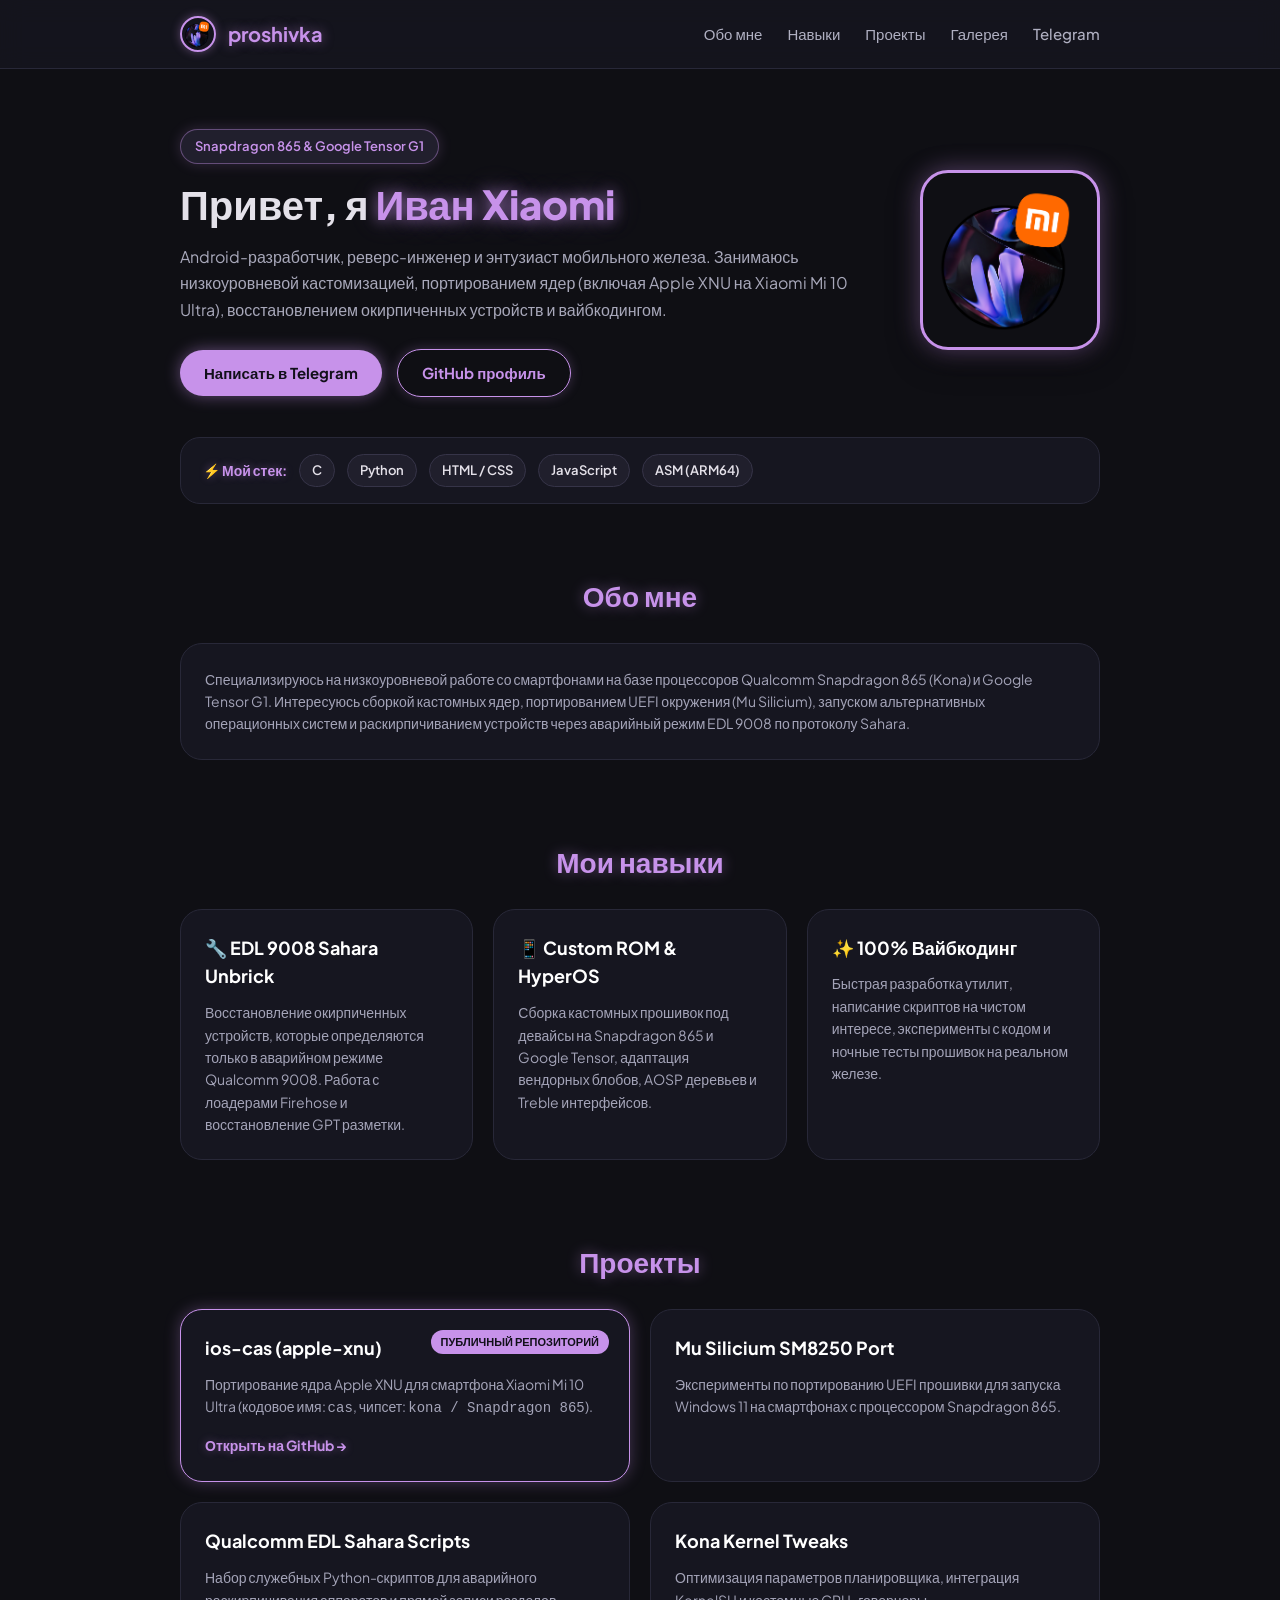
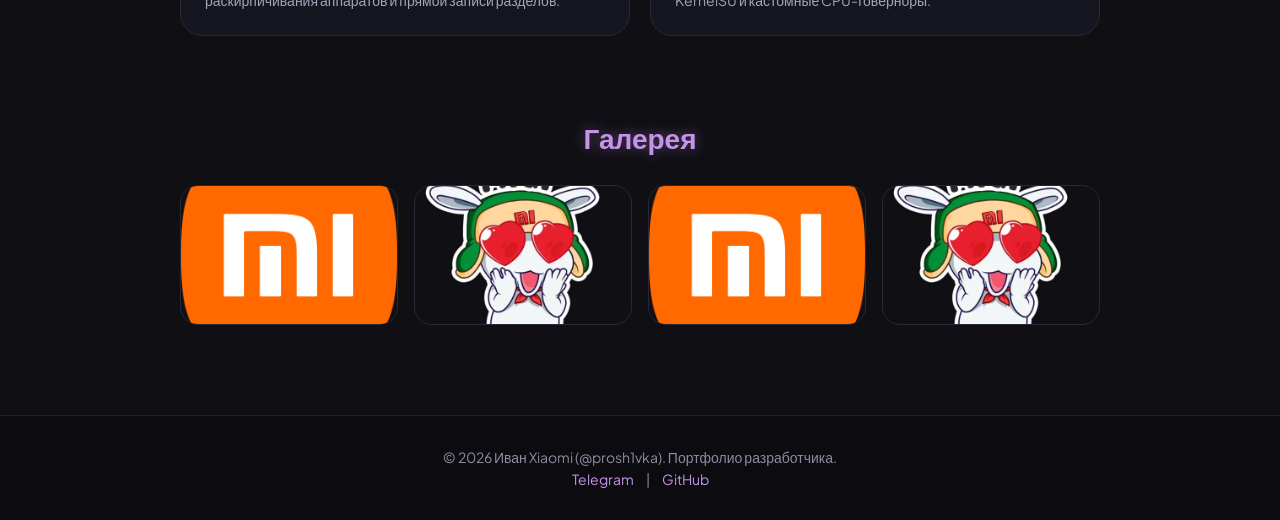
==== commit 24193bcc: "Fix CSS loading and remove color classes from HTML, embed critical styles to prevent layout shift" ====
--- a/index.html
+++ b/index.html
@@ -11,7 +11,62 @@
     <link rel="preconnect" href="https://fonts.gstatic.com" crossorigin>
     <link href="https://fonts.googleapis.com/css2?family=Google+Sans+Flex:opsz,wght@1..144,400..800&family=Plus+Jakarta+Sans:wght@400;500;600;700;800&display=swap" rel="stylesheet">
     
-    <link rel="stylesheet" href="css/style.css">
+    <!-- Внешний файл стилей -->
+    <link rel="stylesheet" href="css/style.css?v=5">
+
+    <!-- Встроенные стили для моментальной загрузки без задержек кэша -->
+    <style>
+        * { margin: 0; padding: 0; box-sizing: border-box; }
+        body { background-color: #0f0f14; color: #e4e1e9; font-family: 'Google Sans Flex', 'Plus Jakarta Sans', sans-serif; line-height: 1.6; }
+        a { color: inherit; text-decoration: none; }
+        .container { max-width: 960px; margin: 0 auto; padding: 0 20px; }
+        header { background-color: rgba(22, 22, 30, 0.9); backdrop-filter: blur(12px); -webkit-backdrop-filter: blur(12px); padding: 16px 0; border-bottom: 1px solid #282838; position: sticky; top: 0; z-index: 100; }
+        .header_content { display: flex; justify-content: space-between; align-items: center; }
+        .logo { display: flex; align-items: center; gap: 12px; font-size: 20px; font-weight: 700; color: #c792ea; text-shadow: 0 0 12px rgba(199, 146, 234, 0.5); }
+        .logo img { width: 36px; height: 36px; min-width: 36px; max-width: 36px; border-radius: 50%; border: 2px solid #c792ea; box-shadow: 0 0 10px rgba(199, 146, 234, 0.4); object-fit: cover; }
+        nav a { margin-left: 22px; color: #b0b0c2; font-weight: 500; font-size: 15px; transition: all 0.2s; }
+        nav a:hover { color: #c792ea; text-shadow: 0 0 8px rgba(199, 146, 234, 0.6); }
+        .hero { padding: 60px 0 40px; display: flex; align-items: center; justify-content: space-between; gap: 40px; }
+        .hero_info { flex: 1; }
+        .badge { background-color: #211f2d; color: #c792ea; border: 1px solid rgba(199, 146, 234, 0.4); box-shadow: 0 0 14px rgba(199, 146, 234, 0.2); padding: 6px 14px; border-radius: 50px; font-size: 13px; font-weight: 600; display: inline-block; margin-bottom: 16px; }
+        .hero_info h1 { font-size: 40px; font-weight: 800; margin-bottom: 16px; line-height: 1.2; }
+        .hero_info h1 span { color: #c792ea; text-shadow: 0 0 14px rgba(199, 146, 234, 0.6), 0 0 28px rgba(199, 146, 234, 0.3); }
+        .hero_info p { color: #a8a8ba; font-size: 16px; margin-bottom: 26px; line-height: 1.65; }
+        .avatar { width: 180px; height: 180px; min-width: 180px; max-width: 180px; border-radius: 28px; border: 3px solid #c792ea; box-shadow: 0 0 24px rgba(199, 146, 234, 0.4), 0 10px 30px rgba(0, 0, 0, 0.5); object-fit: cover; transition: transform 0.3s, box-shadow 0.3s; }
+        .avatar:hover { transform: scale(1.03); box-shadow: 0 0 32px rgba(199, 146, 234, 0.65); }
+        .btn { display: inline-block; background-color: #c792ea; color: #12101a; padding: 11px 24px; border-radius: 50px; font-weight: 700; font-size: 15px; box-shadow: 0 0 16px rgba(199, 146, 234, 0.45); transition: all 0.2s ease-in-out; }
+        .btn:hover { background-color: #dbb3f6; box-shadow: 0 0 25px rgba(199, 146, 234, 0.8); transform: translateY(-2px); }
+        .btn_outline { background-color: transparent; color: #c792ea; border: 1px solid #c792ea; box-shadow: 0 0 12px rgba(199, 146, 234, 0.25); margin-left: 12px; }
+        .btn_outline:hover { background-color: #211f2d; box-shadow: 0 0 20px rgba(199, 146, 234, 0.5); }
+        .stack_box { background-color: #161620; border: 1px solid #282838; border-radius: 20px; padding: 16px 22px; display: flex; align-items: center; gap: 12px; flex-wrap: wrap; margin-bottom: 30px; }
+        .stack_title { font-weight: 700; font-size: 14px; color: #c792ea; text-shadow: 0 0 8px rgba(199, 146, 234, 0.4); }
+        .tag { background-color: #201f2c; border: 1px solid #363448; color: #e4e1e9; padding: 5px 12px; border-radius: 50px; font-size: 13px; font-weight: 600; }
+        section { padding: 40px 0; }
+        h2 { font-size: 28px; font-weight: 700; margin-bottom: 24px; text-align: center; color: #c792ea; text-shadow: 0 0 14px rgba(199, 146, 234, 0.45); }
+        .card { background-color: #161620; border: 1px solid #282838; border-radius: 22px; padding: 24px; transition: all 0.25s ease; position: relative; }
+        .card:hover { border-color: #c792ea; box-shadow: 0 0 20px rgba(199, 146, 234, 0.25); transform: translateY(-4px); }
+        .card h3 { margin-bottom: 10px; font-size: 18px; font-weight: 700; color: #ffffff; }
+        .card p { color: #a4a4b8; font-size: 14px; line-height: 1.6; }
+        .card_featured { border: 1.5px solid #c792ea; box-shadow: 0 0 16px rgba(199, 146, 234, 0.3); }
+        .card_featured:hover { box-shadow: 0 0 28px rgba(199, 146, 234, 0.55); }
+        .project_badge { position: absolute; top: 20px; right: 20px; font-size: 11px; font-weight: 700; text-transform: uppercase; background-color: #c792ea; color: #12101a; padding: 3px 10px; border-radius: 50px; }
+        .project_link { display: inline-block; margin-top: 14px; color: #c792ea; font-weight: 700; font-size: 14px; text-shadow: 0 0 8px rgba(199, 146, 234, 0.4); }
+        .project_link:hover { text-decoration: underline; }
+        .grid_3 { display: grid; grid-template-columns: repeat(3, 1fr); gap: 20px; }
+        .grid_2 { display: grid; grid-template-columns: repeat(2, 1fr); gap: 20px; }
+        .gallery_grid { display: grid; grid-template-columns: repeat(4, 1fr); gap: 16px; }
+        .gallery_grid img { width: 100%; height: 140px; object-fit: cover; border-radius: 18px; border: 1px solid #282838; transition: all 0.25s ease; }
+        .gallery_grid img:hover { transform: scale(1.04); border-color: #c792ea; box-shadow: 0 0 18px rgba(199, 146, 234, 0.35); }
+        footer { background-color: #0c0c10; padding: 30px 0; margin-top: 50px; border-top: 1px solid #22222e; text-align: center; color: #8c8c9e; font-size: 14px; }
+        footer a { color: #c792ea; margin: 0 10px; transition: color 0.2s; }
+        footer a:hover { text-shadow: 0 0 8px rgba(199, 146, 234, 0.6); }
+        @media (max-width: 768px) {
+            .hero { flex-direction: column; text-align: center; }
+            .grid_3, .grid_2 { grid-template-columns: 1fr; }
+            .gallery_grid { grid-template-columns: 1fr 1fr; }
+            nav { display: none; }
+        }
+    </style>
 </head>
 <body>
 
@@ -19,7 +74,7 @@
     <header>
         <div class="container header_content">
             <div class="logo">
-                <img src="shto.png" alt="Логотип">
+                <img src="shto.png" alt="Логотип" width="36" height="36">
                 <span>proshivka</span>
             </div>
             <nav>
@@ -36,8 +91,8 @@
         <!-- Главный экран -->
         <div class="hero">
             <div class="hero_info">
-                <span class="badge">Snapdragon 865 & Google Tensor G1</span>
-                <h1>Привет, я <span class="neon_text">Иван Xiaomi</span></h1>
+                <div class="badge">Snapdragon 865 & Google Tensor G1</div>
+                <h1>Привет, я <span>Иван Xiaomi</span></h1>
                 <p>
                     Android-разработчик, реверс-инженер и энтузиаст мобильного железа. Занимаюсь низкоуровневой кастомизацией, 
                     портированием ядер (включая Apple XNU на Xiaomi Mi 10 Ultra), восстановлением окирпиченных устройств и вайбкодингом.
@@ -48,7 +103,7 @@
                 </div>
             </div>
             <div>
-                <img src="shto.png" alt="Аватарка" class="avatar">
+                <img src="shto.png" alt="Аватарка" class="avatar" width="180" height="180">
             </div>
         </div>
 
--- a/css/style.css
+++ b/css/style.css
@@ -1,4 +1,4 @@
-/* Стили сайта proshivka с неоновым свечением и Google Sans */
+/* proshivka portfolio styles */
 
 * {
     margin: 0;
@@ -24,9 +24,9 @@
     padding: 0 20px;
 }
 
-/* Шапка сайта */
+/* Header */
 header {
-    background-color: rgba(22, 22, 30, 0.85);
+    background-color: rgba(22, 22, 30, 0.9);
     backdrop-filter: blur(12px);
     -webkit-backdrop-filter: blur(12px);
     padding: 16px 0;
@@ -55,9 +55,12 @@
 .logo img {
     width: 36px;
     height: 36px;
+    min-width: 36px;
+    max-width: 36px;
     border-radius: 50%;
     border: 2px solid #c792ea;
     box-shadow: 0 0 10px rgba(199, 146, 234, 0.4);
+    object-fit: cover;
 }
 
 nav a {
@@ -73,11 +76,12 @@
     text-shadow: 0 0 8px rgba(199, 146, 234, 0.6);
 }
 
-/* Главный блок (Hero) */
+/* Hero Section */
 .hero {
-    padding: 70px 0 50px;
+    padding: 60px 0 40px;
     display: flex;
     align-items: center;
+    justify-content: space-between;
     gap: 40px;
 }
 
@@ -105,7 +109,7 @@
     line-height: 1.2;
 }
 
-.neon_text {
+.hero_info h1 span {
     color: #c792ea;
     text-shadow: 0 0 14px rgba(199, 146, 234, 0.6), 0 0 28px rgba(199, 146, 234, 0.3);
 }
@@ -120,6 +124,8 @@
 .avatar {
     width: 180px;
     height: 180px;
+    min-width: 180px;
+    max-width: 180px;
     border-radius: 28px;
     border: 3px solid #c792ea;
     box-shadow: 0 0 24px rgba(199, 146, 234, 0.4), 0 10px 30px rgba(0, 0, 0, 0.5);
@@ -132,7 +138,7 @@
     box-shadow: 0 0 32px rgba(199, 146, 234, 0.65);
 }
 
-/* Неоновые кнопки */
+/* Buttons */
 .btn {
     display: inline-block;
     background-color: #c792ea;
@@ -164,7 +170,7 @@
     box-shadow: 0 0 20px rgba(199, 146, 234, 0.5);
 }
 
-/* Стек полоса */
+/* Stack Bar */
 .stack_box {
     background-color: #161620;
     border: 1px solid #282838;
@@ -194,7 +200,7 @@
     font-weight: 600;
 }
 
-/* Секции и карточки со скруглением и неоном */
+/* Sections */
 section {
     padding: 40px 0;
 }
@@ -208,6 +214,7 @@
     text-shadow: 0 0 14px rgba(199, 146, 234, 0.45);
 }
 
+/* Cards */
 .card {
     background-color: #161620;
     border: 1px solid #282838;
@@ -227,7 +234,7 @@
     margin-bottom: 10px;
     font-size: 18px;
     font-weight: 700;
-    color: #fff;
+    color: #ffffff;
 }
 
 .card p {
@@ -236,7 +243,6 @@
     line-height: 1.6;
 }
 
-/* Карточка открытого репо (выделенная) */
 .card_featured {
     border: 1.5px solid #c792ea;
     box-shadow: 0 0 16px rgba(199, 146, 234, 0.3);
@@ -272,7 +278,7 @@
     text-decoration: underline;
 }
 
-/* Сетки */
+/* Grids */
 .grid_3 {
     display: grid;
     grid-template-columns: repeat(3, 1fr);
@@ -285,7 +291,7 @@
     gap: 20px;
 }
 
-/* Галерея */
+/* Gallery */
 .gallery_grid {
     display: grid;
     grid-template-columns: repeat(4, 1fr);
@@ -307,7 +313,7 @@
     box-shadow: 0 0 18px rgba(199, 146, 234, 0.35);
 }
 
-/* Подвал */
+/* Footer */
 footer {
     background-color: #0c0c10;
     padding: 30px 0;
@@ -328,7 +334,7 @@
     text-shadow: 0 0 8px rgba(199, 146, 234, 0.6);
 }
 
-/* Адаптив */
+/* Responsive */
 @media (max-width: 768px) {
     .hero {
         flex-direction: column;
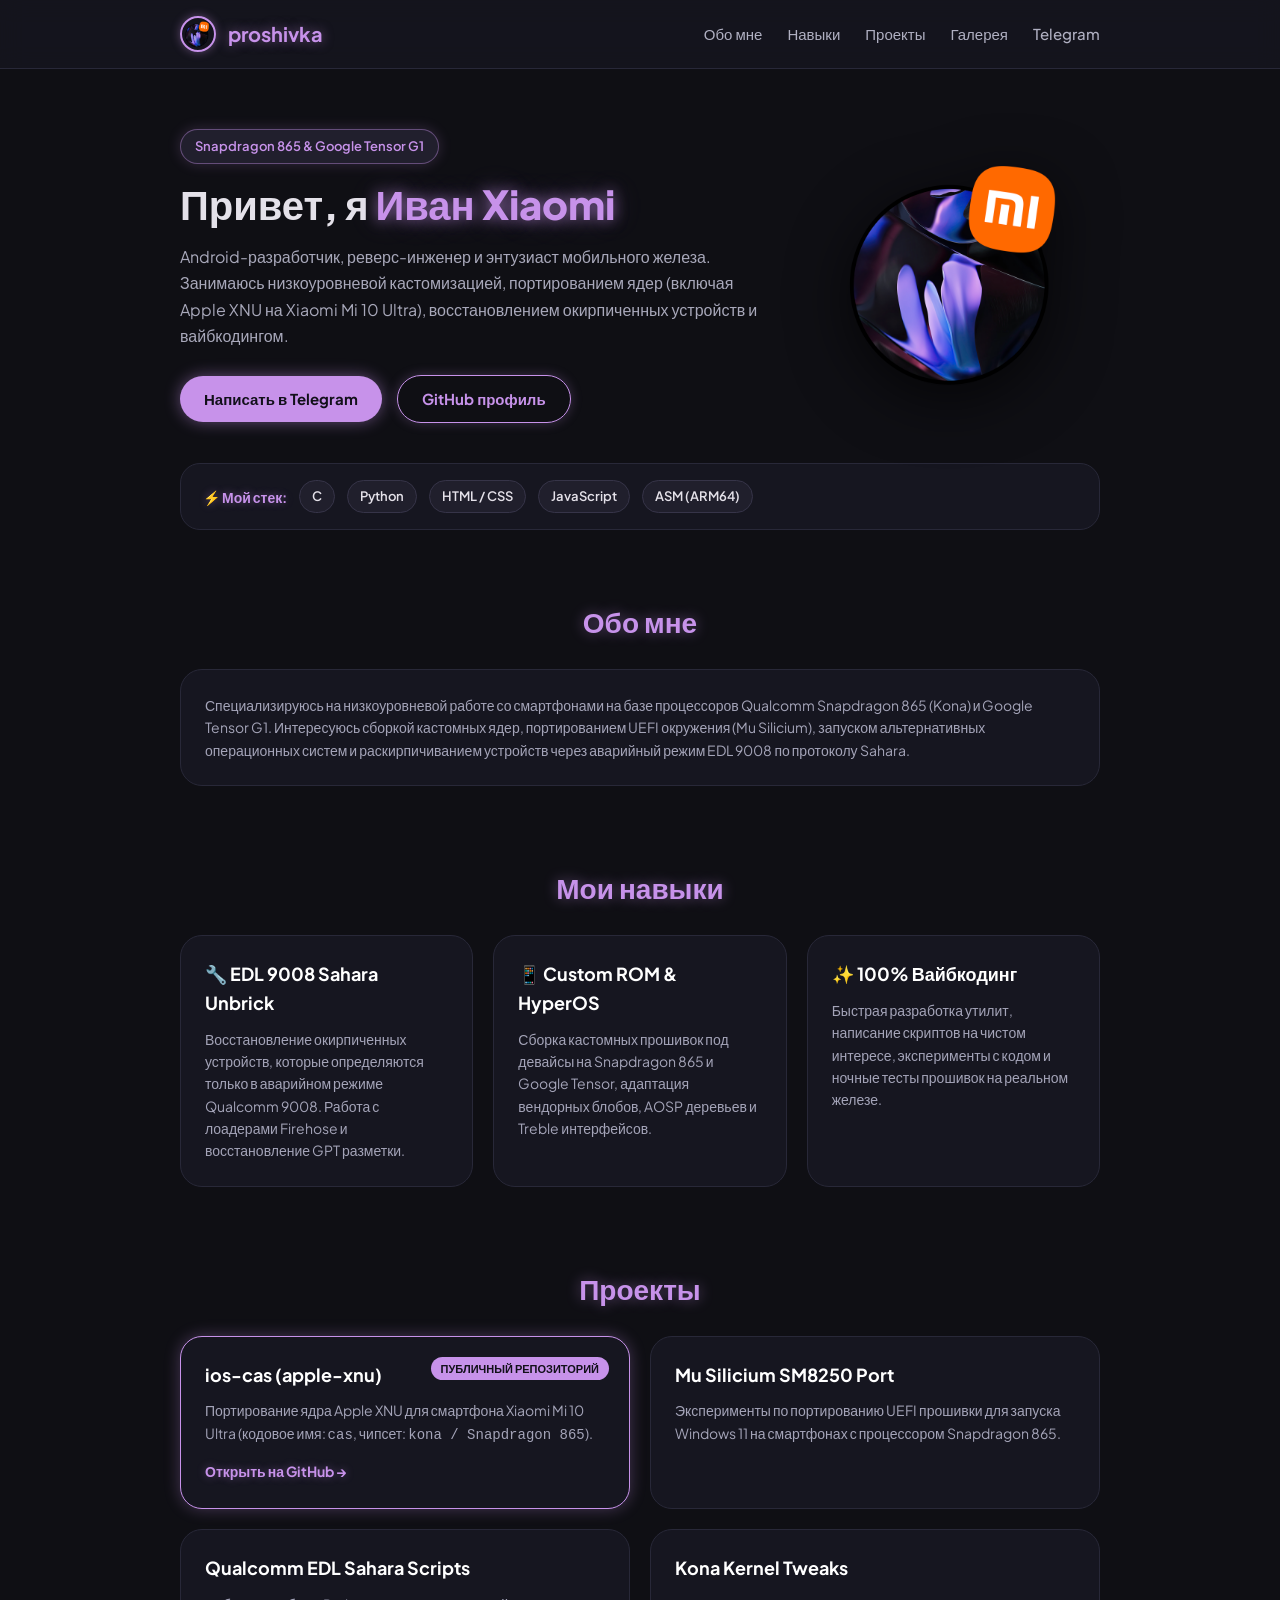
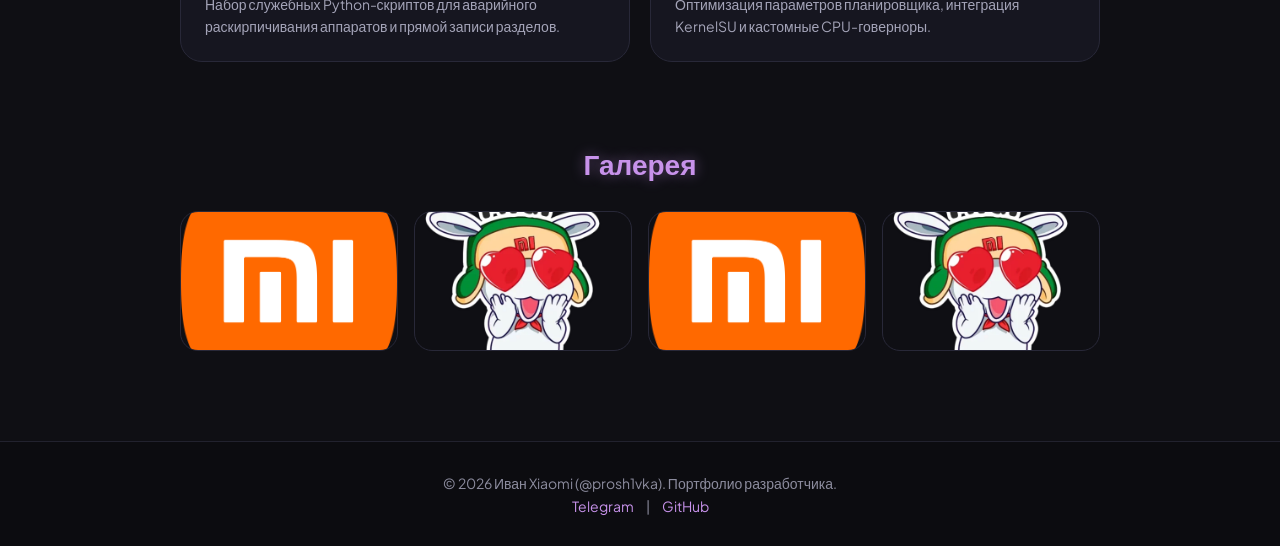
==== commit e5456d4c: "Enlarge avatar illustration to 280px and remove box border around it" ====
--- a/index.html
+++ b/index.html
@@ -12,7 +12,7 @@
     <link href="https://fonts.googleapis.com/css2?family=Google+Sans+Flex:opsz,wght@1..144,400..800&family=Plus+Jakarta+Sans:wght@400;500;600;700;800&display=swap" rel="stylesheet">
     
     <!-- Внешний файл стилей -->
-    <link rel="stylesheet" href="css/style.css?v=5">
+    <link rel="stylesheet" href="css/style.css?v=6">
 
     <!-- Встроенные стили для моментальной загрузки без задержек кэша -->
     <style>
@@ -32,8 +32,8 @@
         .hero_info h1 { font-size: 40px; font-weight: 800; margin-bottom: 16px; line-height: 1.2; }
         .hero_info h1 span { color: #c792ea; text-shadow: 0 0 14px rgba(199, 146, 234, 0.6), 0 0 28px rgba(199, 146, 234, 0.3); }
         .hero_info p { color: #a8a8ba; font-size: 16px; margin-bottom: 26px; line-height: 1.65; }
-        .avatar { width: 180px; height: 180px; min-width: 180px; max-width: 180px; border-radius: 28px; border: 3px solid #c792ea; box-shadow: 0 0 24px rgba(199, 146, 234, 0.4), 0 10px 30px rgba(0, 0, 0, 0.5); object-fit: cover; transition: transform 0.3s, box-shadow 0.3s; }
-        .avatar:hover { transform: scale(1.03); box-shadow: 0 0 32px rgba(199, 146, 234, 0.65); }
+        .avatar { width: 280px; height: 280px; min-width: 280px; max-width: 280px; border: none; box-shadow: none; object-fit: contain; filter: drop-shadow(0 15px 30px rgba(0, 0, 0, 0.65)); transition: transform 0.3s ease; }
+        .avatar:hover { transform: scale(1.05); }
         .btn { display: inline-block; background-color: #c792ea; color: #12101a; padding: 11px 24px; border-radius: 50px; font-weight: 700; font-size: 15px; box-shadow: 0 0 16px rgba(199, 146, 234, 0.45); transition: all 0.2s ease-in-out; }
         .btn:hover { background-color: #dbb3f6; box-shadow: 0 0 25px rgba(199, 146, 234, 0.8); transform: translateY(-2px); }
         .btn_outline { background-color: transparent; color: #c792ea; border: 1px solid #c792ea; box-shadow: 0 0 12px rgba(199, 146, 234, 0.25); margin-left: 12px; }
@@ -62,6 +62,7 @@
         footer a:hover { text-shadow: 0 0 8px rgba(199, 146, 234, 0.6); }
         @media (max-width: 768px) {
             .hero { flex-direction: column; text-align: center; }
+            .avatar { width: 220px; height: 220px; min-width: 220px; max-width: 220px; }
             .grid_3, .grid_2 { grid-template-columns: 1fr; }
             .gallery_grid { grid-template-columns: 1fr 1fr; }
             nav { display: none; }
@@ -103,7 +104,7 @@
                 </div>
             </div>
             <div>
-                <img src="shto.png" alt="Аватарка" class="avatar" width="180" height="180">
+                <img src="shto.png" alt="Аватарка" class="avatar" width="280" height="280">
             </div>
         </div>
 
--- a/css/style.css
+++ b/css/style.css
@@ -121,21 +121,21 @@
     line-height: 1.65;
 }
 
+/* Avatar without border, enlarged */
 .avatar {
-    width: 180px;
-    height: 180px;
-    min-width: 180px;
-    max-width: 180px;
-    border-radius: 28px;
-    border: 3px solid #c792ea;
-    box-shadow: 0 0 24px rgba(199, 146, 234, 0.4), 0 10px 30px rgba(0, 0, 0, 0.5);
-    object-fit: cover;
-    transition: transform 0.3s, box-shadow 0.3s;
+    width: 280px;
+    height: 280px;
+    min-width: 280px;
+    max-width: 280px;
+    border: none;
+    box-shadow: none;
+    object-fit: contain;
+    filter: drop-shadow(0 15px 30px rgba(0, 0, 0, 0.65));
+    transition: transform 0.3s ease;
 }
 
 .avatar:hover {
-    transform: scale(1.03);
-    box-shadow: 0 0 32px rgba(199, 146, 234, 0.65);
+    transform: scale(1.05);
 }
 
 /* Buttons */
@@ -341,6 +341,13 @@
         text-align: center;
     }
 
+    .avatar {
+        width: 220px;
+        height: 220px;
+        min-width: 220px;
+        max-width: 220px;
+    }
+
     .grid_3, .grid_2 {
         grid-template-columns: 1fr;
     }
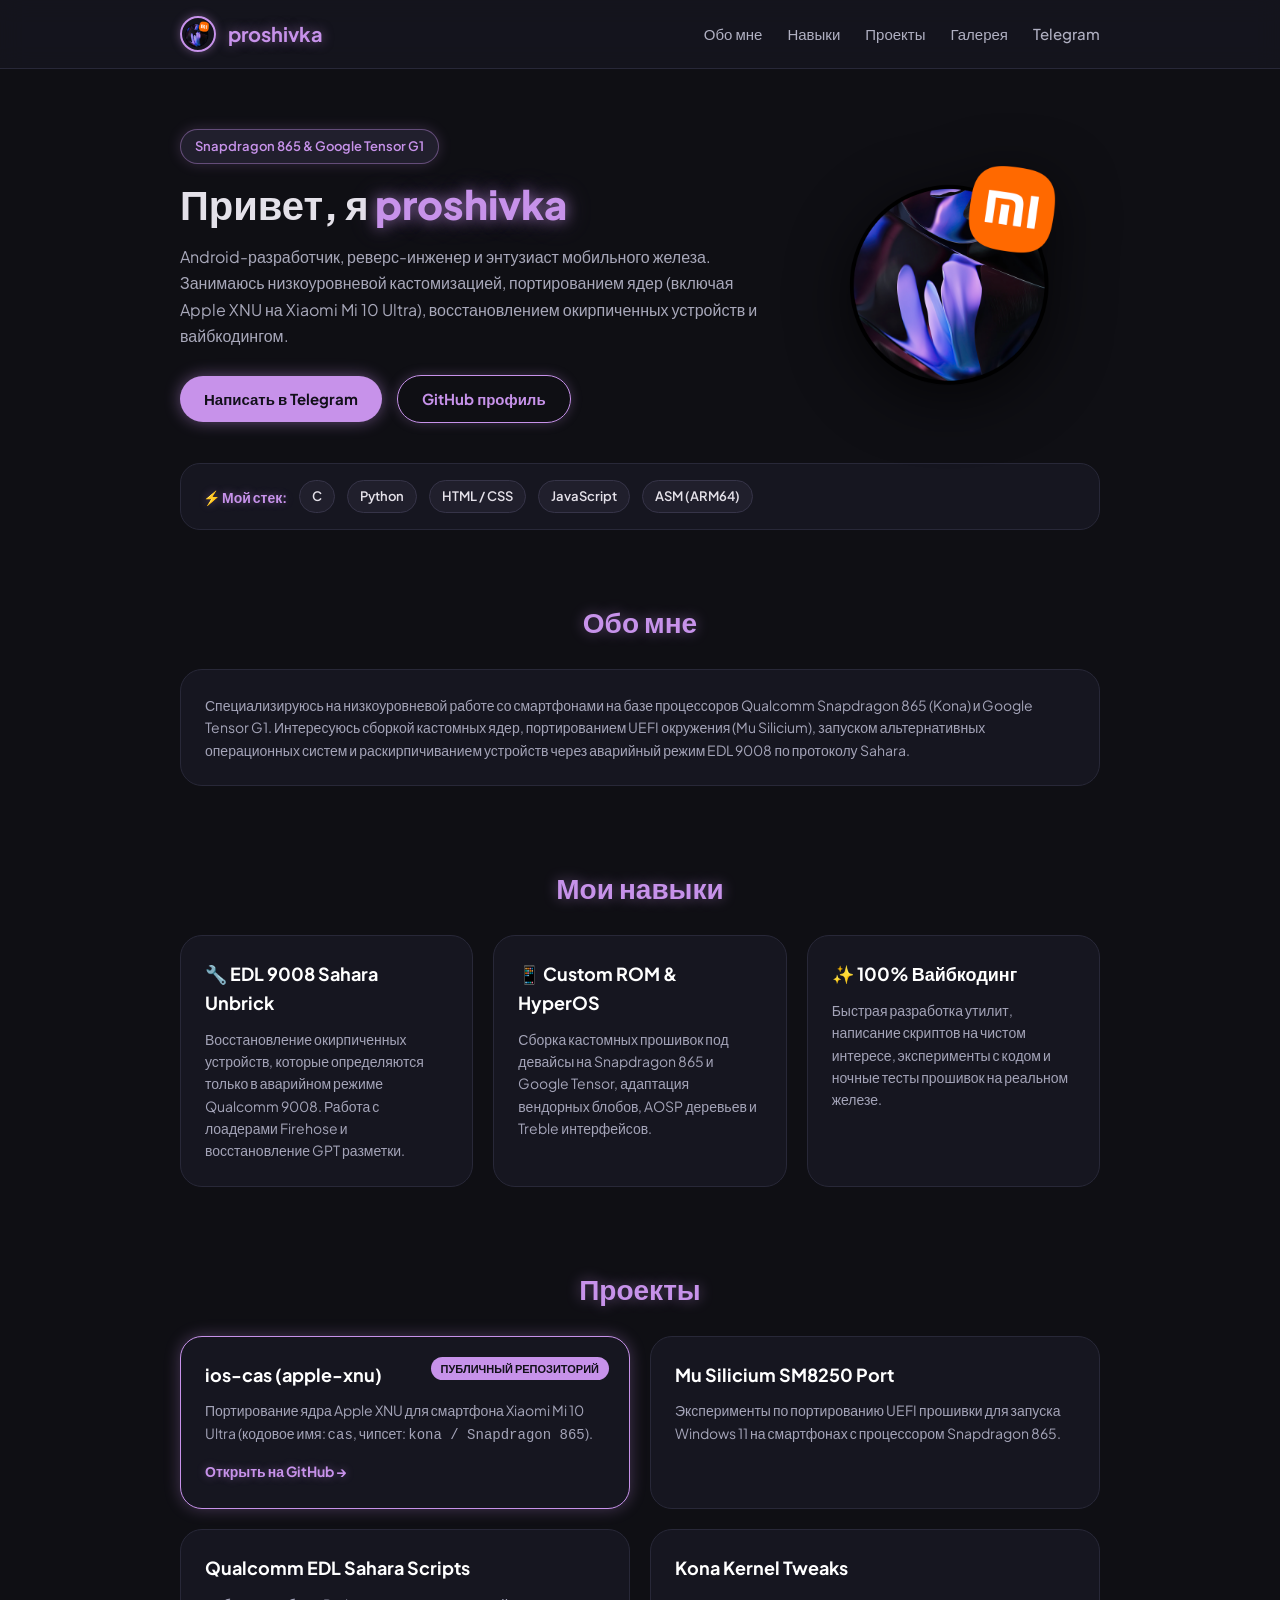
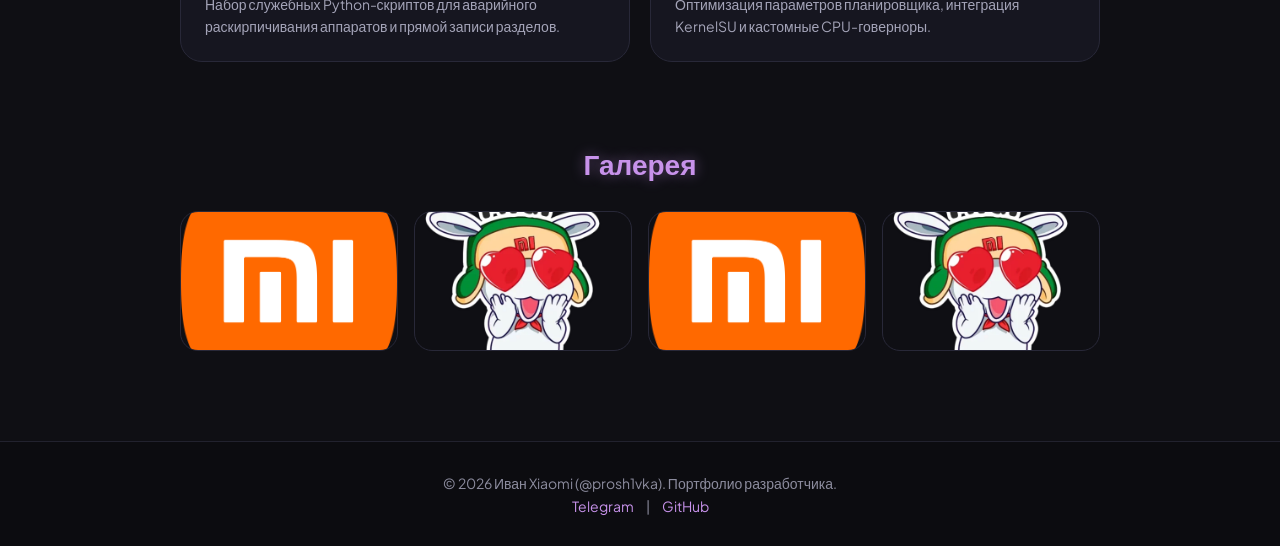
==== commit fe41f4bb: "Change name to proshivka across site except footer" ====
--- a/index.html
+++ b/index.html
@@ -3,7 +3,7 @@
 <head>
     <meta charset="UTF-8">
     <meta name="viewport" content="width=device-width, initial-scale=1.0">
-    <title>proshivka — Иван Xiaomi</title>
+    <title>proshivka</title>
     <link rel="icon" href="favicon.png" type="image/png">
     
     <!-- Google Sans Flex & Plus Jakarta Sans -->
@@ -93,7 +93,7 @@
         <div class="hero">
             <div class="hero_info">
                 <div class="badge">Snapdragon 865 & Google Tensor G1</div>
-                <h1>Привет, я <span>Иван Xiaomi</span></h1>
+                <h1>Привет, я <span>proshivka</span></h1>
                 <p>
                     Android-разработчик, реверс-инженер и энтузиаст мобильного железа. Занимаюсь низкоуровневой кастомизацией, 
                     портированием ядер (включая Apple XNU на Xiaomi Mi 10 Ultra), восстановлением окирпиченных устройств и вайбкодингом.
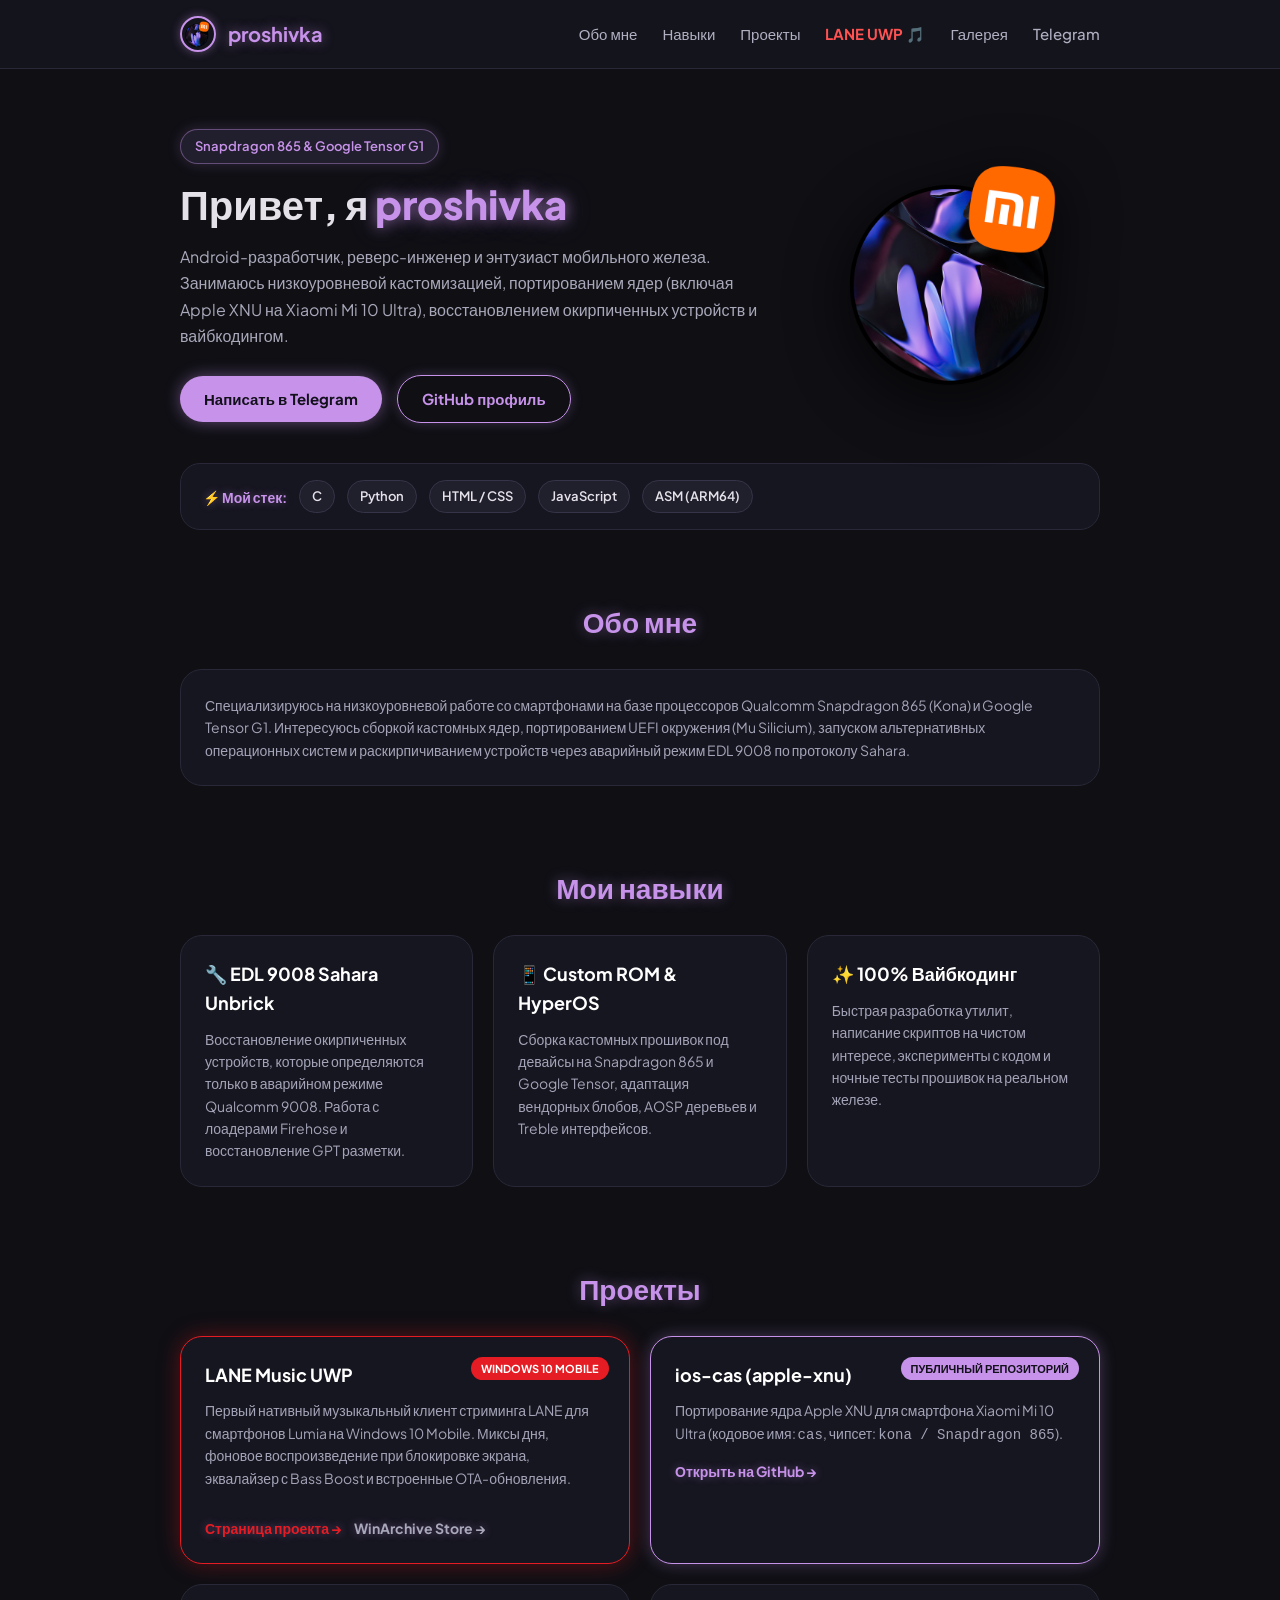
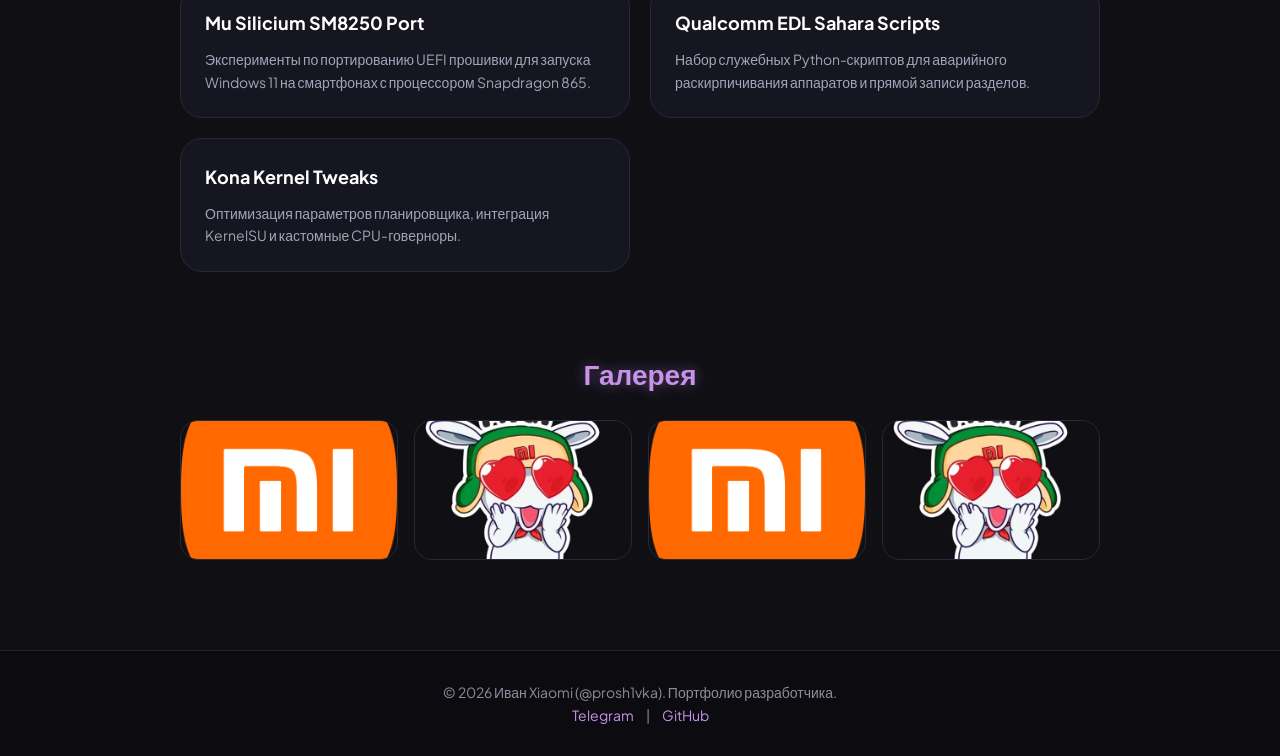
==== commit c64e743c: "Add LANE Music UWP landing page and OTA update endpoint" ====
--- a/index.html
+++ b/index.html
@@ -4,6 +4,20 @@
     <meta charset="UTF-8">
     <meta name="viewport" content="width=device-width, initial-scale=1.0">
     <title>proshivka</title>
+    <meta name="description" content="Android-разработчик, реверс-инженер, Snapdragon 865 & Google Tensor G1, кастомные ядра, EDL 9008 и вайбкодинг.">
+
+    <!-- Open Graph (Telegram, Discord, VK превью ссылки) -->
+    <meta property="og:type" content="website">
+    <meta property="og:url" content="https://proshivka.github.io/">
+    <meta property="og:title" content="proshivka">
+    <meta property="og:description" content="Android-разработчик, реверс-инженер, Snapdragon 865 & Google Tensor G1, кастомные ядра, EDL 9008 и вайбкодинг.">
+    <meta property="og:image" content="https://proshivka.github.io/shto.png">
+
+    <!-- Twitter Card -->
+    <meta name="twitter:card" content="summary">
+    <meta name="twitter:title" content="proshivka">
+    <meta name="twitter:description" content="Android-разработчик, реверс-инженер, Snapdragon 865 & Google Tensor G1, кастомные ядра, EDL 9008 и вайбкодинг.">
+    <meta name="twitter:image" content="https://proshivka.github.io/shto.png">
     <link rel="icon" href="favicon.png" type="image/png">
     
     <!-- Google Sans Flex & Plus Jakarta Sans -->
@@ -82,6 +96,7 @@
                 <a href="#about">Обо мне</a>
                 <a href="#skills">Навыки</a>
                 <a href="#projects">Проекты</a>
+                <a href="lane/" style="color:#ff5252; font-weight:700;">LANE UWP 🎵</a>
                 <a href="#gallery">Галерея</a>
                 <a href="https://t.me/prosh1vka" target="_blank">Telegram</a>
             </nav>
@@ -161,6 +176,24 @@
         <section id="projects">
             <h2>Проекты</h2>
             <div class="grid_2">
+                <!-- LANE Music UWP -->
+                <div class="card card_featured" style="border-color:#e51c23; box-shadow:0 0 22px rgba(229,28,35,0.35);">
+                    <span class="project_badge" style="background:#e51c23; color:#fff;">Windows 10 Mobile</span>
+                    <h3 style="color:#ffffff;">LANE Music UWP</h3>
+                    <p>
+                        Первый нативный музыкальный клиент стриминга LANE для смартфонов Lumia на Windows 10 Mobile. 
+                        Миксы дня, фоновое воспроизведение при блокировке экрана, эквалайзер с Bass Boost и встроенные OTA-обновления.
+                    </p>
+                    <div style="margin-top:14px; display:flex; gap:12px; flex-wrap:wrap;">
+                        <a href="lane/" class="project_link" style="color:#e51c23; font-weight:700;">
+                            Страница проекта &rarr;
+                        </a>
+                        <a href="https://winarchive.org/store/app/?id=2030" target="_blank" class="project_link" style="color:#a8a8ba;">
+                            WinArchive Store &rarr;
+                        </a>
+                    </div>
+                </div>
+
                 <!-- Реальный публичный репозиторий -->
                 <div class="card card_featured">
                     <span class="project_badge">Публичный репозиторий</span>
